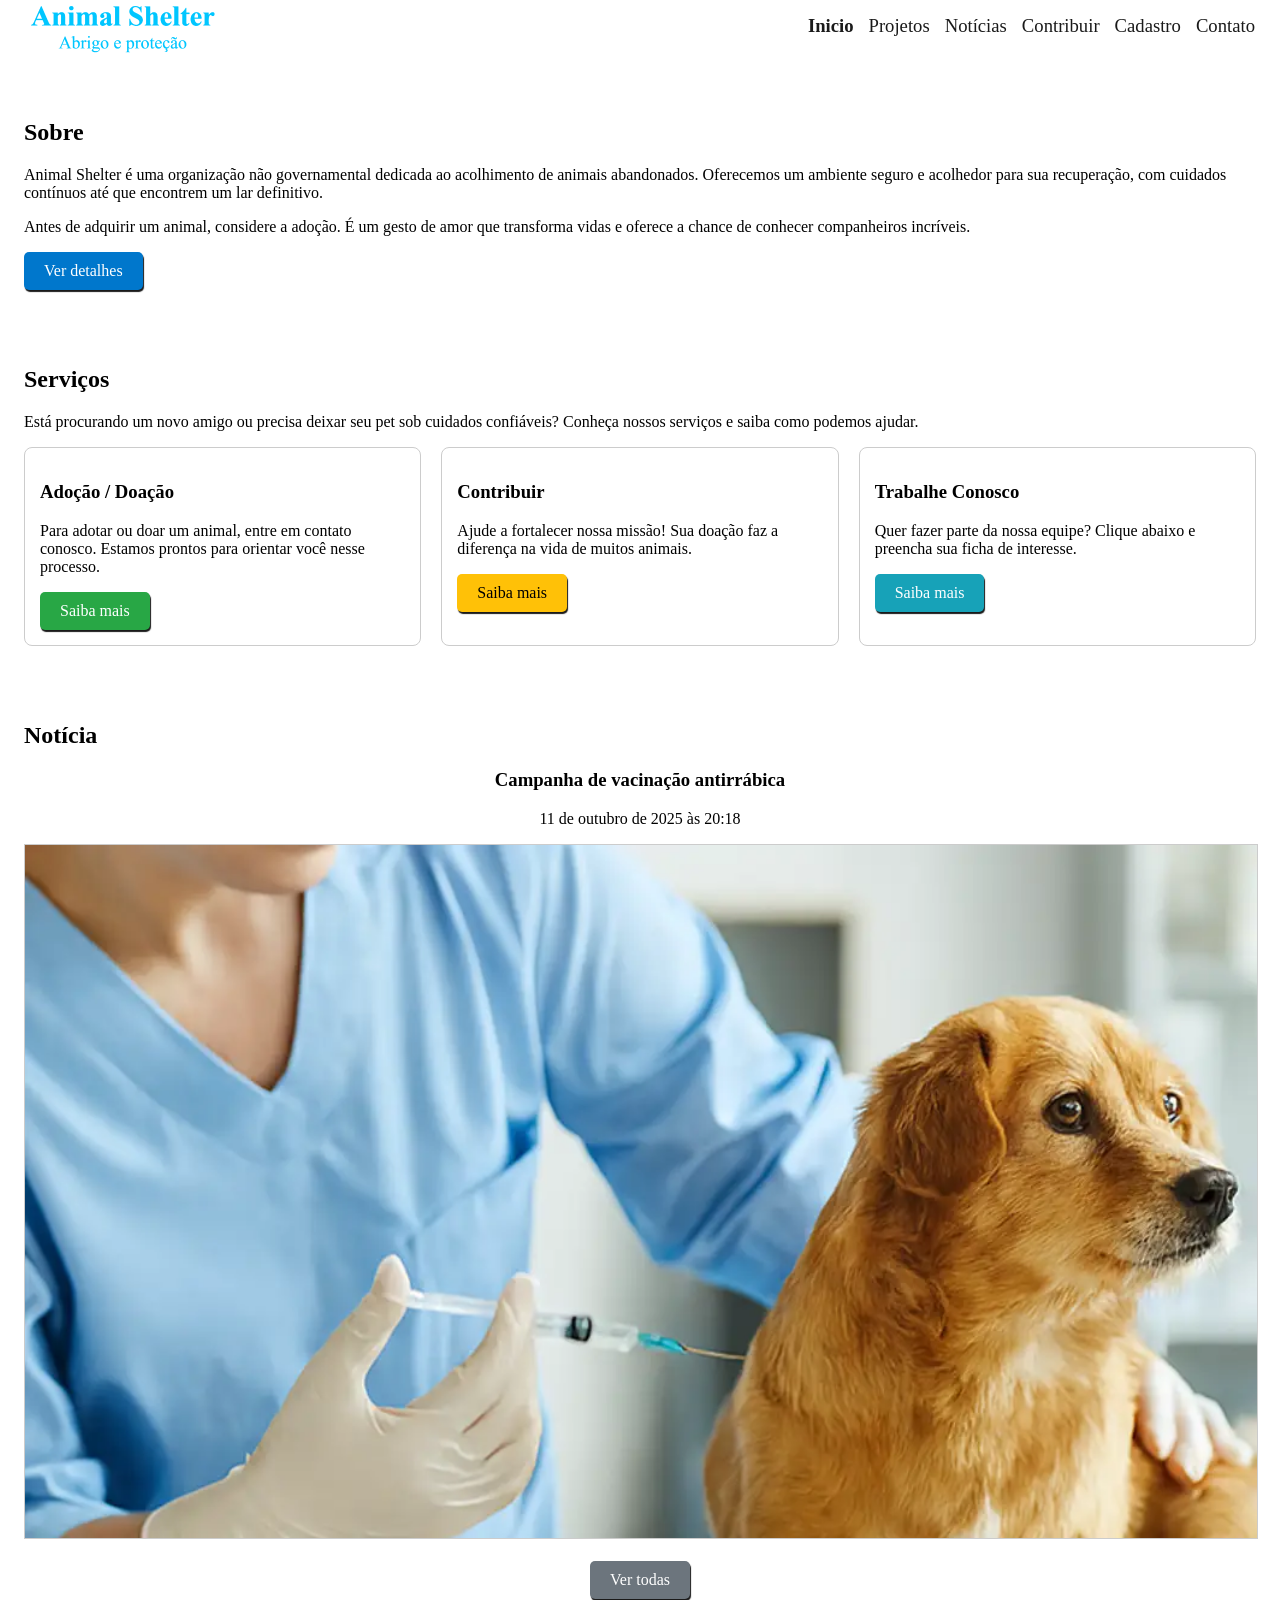
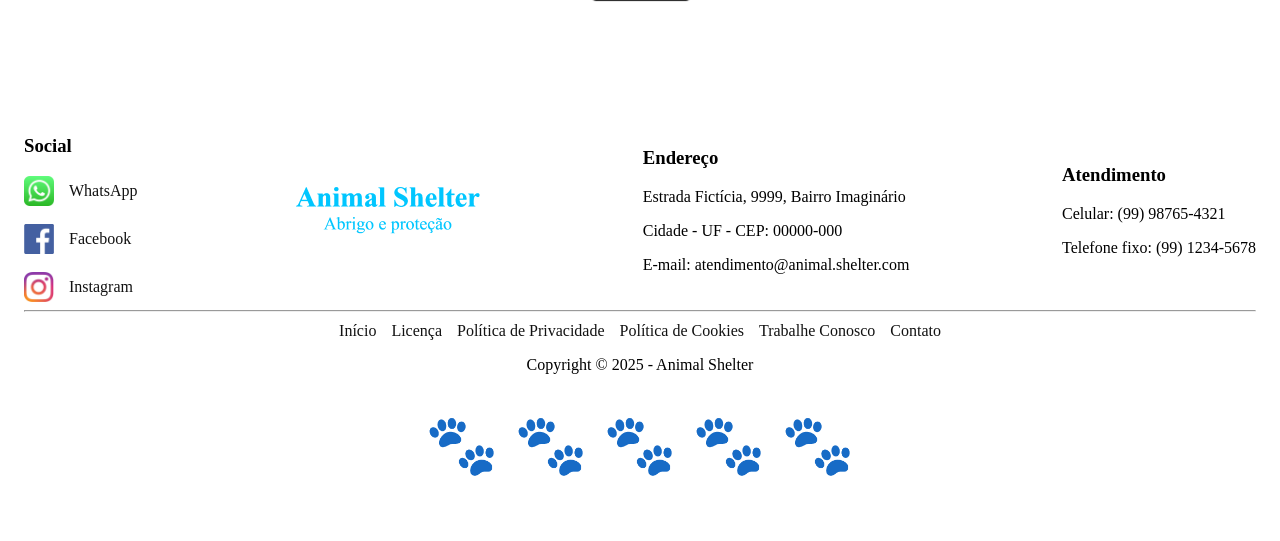
==== public/index.html @ e5509b45 "feat: Adiciona novo menu responsiva, nova folha de estilo e mudanças no layout" ====
<!DOCTYPE html>
<html lang="pt-BR">
<head>
    <title>Animal Shelter - Página Principal</title>
    <meta charset="UTF-8">
    <meta name="viewport" content="width=device-width, initial-scale=1.0">
    <link rel="stylesheet" href="../components/styles/global.css">
</head>

<body class="layout-principal">
    <!-- Cabeçalho -->
    <header class="header">
        <nav class="menu-navegacao" role="navigation" aria-label="Menu principal">
            <a href="index.html"><img src="../components/assets/logo/logo-animal-shelter-200.png" alt="Logotipo Animal Shelter" width="200" loading="lazy"></a>
            <button id="menu-toggle" aria-label="Abrir menu">☰</button>
            <ul id="menu-itens">
                <li><a href="../public/index.html" style="font-weight: bold;"><span class="icone">🏠</span><span class="texto">Inicio</a></li>			
                <li><a href="../components/pages/projetos.html"><span class="icone">📁</span><span class="texto">Projetos</a></li>
                <li><a href="../components/pages/noticias.html"><span class="icone">📁</span><span class="texto">Notícias</a></li>
                <li><a href="../components/pages/apoio.html"><span class="icone">📁</span><span class="texto">Contribuir</a></li>
                <li><a href="../components/pages/cadastro.html"><span class="icone">📁</span><span class="texto">Cadastro</a></li>
                <li><a href="../components/pages/contato.html"><span class="icone">📁</span><span class="texto">Contato</a></li>
            </ul>
        </nav>
    </header>
    
    <!-- Conteúdo Principal -->
    <main class="main container-grid">
        <!-- Seção Sobre -->
        <section class="section">
            <h2>Sobre</h2>
            <p>Animal Shelter é uma organização não governamental dedicada ao acolhimento de animais abandonados. Oferecemos um ambiente seguro e acolhedor para sua recuperação, com cuidados contínuos até que encontrem um lar definitivo.</p>
            <p>Antes de adquirir um animal, considere a adoção. É um gesto de amor que transforma vidas e oferece a chance de conhecer companheiros incríveis.</p>
            <a class="botao btn-cor0" href="../components/pages/projetos.html">Ver detalhes</a>
        </section>

        <!-- Seção Serviços -->
        <section class="section">
            <h2>Serviços</h2>
            <p>Está procurando um novo amigo ou precisa deixar seu pet sob cuidados confiáveis? Conheça nossos serviços e saiba como podemos ajudar.</p>
            <div class="container-flex">
                <div class="cartao">
                    <h3>Adoção / Doação</h3>
                    <p>Para adotar ou doar um animal, entre em contato conosco. Estamos prontos para orientar você nesse processo.</p>
                    <a class="botao btn-cor1" href="../components/pages/contato.html">Saiba mais</a>
                </div>
                <div class="cartao">
                    <h3>Contribuir</h3>
                    <p>Ajude a fortalecer nossa missão! Sua doação faz a diferença na vida de muitos animais.</p>
                    <a class="botao btn-cor2" href="../components/pages/apoio.html">Saiba mais</a>
                </div>
                <div class="cartao">
                    <h3>Trabalhe Conosco</h3>
                    <p>Quer fazer parte da nossa equipe? Clique abaixo e preencha sua ficha de interesse.</p>
                    <a class="botao btn-cor3" href="../components/pages/trabalhe_conosco.html">Saiba mais</a>
                </div>
            </div>
        </section>

        <!-- Seção Notícias -->
        <section class="section">
            <h2>Notícia</h2>
            <article class="article">
                <h3>Campanha de vacinação antirrábica</h3>
                <p><time datetime="2025-10-11T20:00">11 de outubro de 2025 às 20:18</time></p>
                <a href="../components/assets/images/campaign-0001-1024.webp">
                    <img src="../components/assets/images/campaign-0001-1024.webp" alt="Imagem da campanha de vacinação" width="600" height="350" style="border: 1px solid #CCC" loading="lazy">
                </a>
                <br><br>
                <a class="botao btn-cor4" href="../components/pages/noticias.html">Ver todas</a>
            </article>
        </section>
    </main>

    <!-- Rodapé -->
    <footer class="footer">
        <section style="justify-self: center; width: 100%;">
            <div class="container-flex" style="gap: 30px; align-items:center; justify-content: space-between;">
                <article>
                    <h3>Social</h3>
                    <a href="../components/pages/contato.html"><img src="../components/assets/icons/logo-whatsapp-0001-128.png" alt="WhatsApp" width="30" height="30"> WhatsApp</a><br>
                    <a href="../components/pages/contato.html"><img src="../components/assets/icons/logo-facebook-0003-128.png" alt="Facebook" width="30" height="30"> Facebook</a><br>
                    <a href="../components/pages/contato.html"><img src="../components/assets/icons/logo-instagram-0002-128.png" alt="Instagram" width="30" height="30"> Instagram</a>
                </article>
                <article>
                    <a href="index.html"><img src="../components/assets/logo/logo-animal-shelter-200.png" alt="Logotipo Animal Shelter" width="200" loading="lazy"></a>
                </article>
                <article>
                    <h3>Endereço</h3>
                    <p>Estrada Fictícia, 9999, Bairro Imaginário</p>
                    <p>Cidade - UF - CEP: 00000-000</p>
                    <p>E-mail: atendimento@animal.shelter.com</p>
                </article>
                <article>
                    <h3>Atendimento</h3>
                    <p>Celular: (99) 98765-4321</p>
                    <p>Telefone fixo: (99) 1234-5678</p>
                </article>
            </div>
        </section>
        <hr>
        <nav>
            <ul id="menu-rodape">
                <li><a href="#">Início</a></li>
                <li><a href="#">Licença</a></li>
                <li><a href="#">Política de Privacidade</a></li>
                <li><a href="#">Política de Cookies</a></li>
                <li><a href="#">Trabalhe Conosco</a></li>
                <li><a href="#">Contato</a></li>
            </ul>
        </nav>
        <p class="separador-rodape">Copyright © 2025 - Animal Shelter</p>
        <svg class="separador-svg" viewBox="0 0 500 50" preserveAspectRatio="xMidYMid meet" aria-hidden="true">
            <text x="50%" y="50%" dominant-baseline="middle" text-anchor="middle" font-size="24">🐾 🐾 🐾 🐾 🐾</text>
        </svg>
    </footer>
    <script src="../components/scripts/script.js" defer></script>
</body>
</html>
---- components/styles/global.css ----
:root {
    --cor-primaria: #0077cc;
    --cor-secundaria: #28a745;
    --cor-fundo: #ffffff;
    --cor-texto: #222;
    --cor-destaque: #FFD700;

    /* tons suaves e acessíveis */ 
    --cor-azul-primario: #005fa3;
    --cor-verde-sucesso: #3ce775;
    --cor-vermelho-alerta: #e74c3c;
    --Amarelo-destaque: #ffd700;

        /* neutras */
    --cor-neutra0:  #000000;
    --cor-neutra1:  #1A1A1A;
    --cor-neutra2:  #333333;
    --cor-neutra3:  #4D4D4D;
    --cor-neutra4:  #666666;
    --cor-neutra5:  #808080;
    --cor-neutra6:  #999999;
    --cor-neutra7:  #B3B3B3;
    --cor-neutra8:  #CCCCCC;
    --cor-neutra9:  #E6E6E6;
    --cor-neutra10: #FFFFFF;
        
    /* espaçamento */
    --espacamento1: 8px;
    --espacamento2: 16px;
    --espacamento3: 24px;
    --espacamento4: 32px;
    --espacamento5: 48px;
    --espacamento6: 64px;
        
    /*  tipografia   */
    --tamanho-fonte-h6: 11pt;
    --tamanho-fonte-h5: 14pt;
    --tamanho-fonte-h4: 19pt;
    --tamanho-fonte-p:  19pt;
    --tamanho-fonte-h3: 24pt;
    --tamanho-fonte-h2: 30pt;
    --tamanho-fonte-h1: 37pt;

    --fonte-principal: 'Arial', sans-serif;
    --tamanho-fonte-base: 16px;
}

  /* Ajuste preliminar */
body { 
  margin: 0; 
  padding: 0; 
  background-color: var(--cor-fundo);
}

  /* Ajuste do layout da página*/
.layout-principal {
  display: grid;
  grid-template-columns: auto;
  grid-template-areas: "header" "main" "footer";
  grid-template-rows: auto 1fr auto;
  align-items: center;    
  width: 100%;
  max-width: 1280px;
  justify-self: center;
  align-items: center;
}

  /* Container principal */
.container-grid {
  display: grid;
  gap: var(--espacamento2);
  padding: var(--espacamento2);
}

  /* Cabeçalho */ 
.header {
  grid-area: header;
  background-color: var(--cor-fundo);
  height: 75px;
  padding: 0 25px;
}

.header nav {  
  display: flex;
  justify-content: space-between;
  align-items: center;
  text-align: center;
}

.header a {
  transition: all 0.3s ease;
}

.menu-navegacao a:hover {
    transform: scale(1.05);
}

  /* Mobile - menu tipo toggle (expande/comprime) */
#menu-toggle {
  display: flex;
  padding: 8px 12px;
  border: 1px solid #ccc;
  cursor: pointer;
  font-weight: bold;
}

#menu-toggle:hover {
  background-color: #e5e5e5;  
}

.texto {
  display: flex;
}

.icone {
  display: block;
}

#menu-itens {
  display: none;
  list-style: none; 
  gap: 15px; 
  padding: 0; 
  margin-top: 10px;
}

#menu-itens a {  
  text-decoration: none;
  color: var(--cor-neutra1);
}
#menu-itens.aberto {
  display: flex;
  flex-direction: column;
  position: absolute;
  right: 0;
  top: 45px;
  gap: 0;
  margin: 0;
  z-index: 1;
  align-items: center;
}

#menu-itens.aberto a {
  display: flex;
  padding: 8px 0 8px 10px;
  justify-content: space-between;
  align-items: center;
  padding-right: 15px;    
  background-color: var(--cor-neutra9);
  border: 1px solid var(--cor-neutra8);
  width: 150px;
}

#menu-itens.aberto a:hover {    
  background-color: var(--cor-neutra8); 
}

  /* Menu principal */
@media (min-width: 768px) {
  #menu-itens {
    display: flex;
    font-size: var(--tamanho-fonte-h5);     
  }

  #menu-itens li {
    transition: all 0.5s ease;
  }
  
  #menu-itens li:hover {
    transform: scale(1.05);
  }

  #menu-toggle {
    display: none;
  }

  .texto {
    display: flex;
  }

  .icone {
    display: none;
  }
}

  /* Rodapé*/
.footer {
  grid-area: footer;
  background-color: var(--cor-fundo);
  padding: var(--espacamento3);
}

.footer  a{ 
    display: flex;
    flex-wrap: nowrap;
    gap: 15px;
    color: #121212;
    text-decoration: none;
    align-items: center;
    transition: color 0.3s, transform 0.5s;
}

.footer a:hover {
    color: hsl(180, 100%, 40%);
    transform: scale(1.05);
}

#menu-rodape {
  list-style: none; 
  display: flex;
  justify-content: center;
  gap: 15px; 
  padding: 0; 
  margin-top: 10px;
}

.separador-rodape {
  text-align: center; 
  margin-top: 10px;
}

/* Principal */
.main {
  grid-area: main;
  padding: var(--espacamento3);
}

.section {
  margin-bottom: 40px;
}

.container-flex {
  display: flex;
  flex-wrap: wrap;
  gap: 20px;
}

.article { 
  text-align: center;
  margin-bottom: 30px;
  justify-content: center;
}

/* bordas para contrastar imagems claras e o fundo */
.article a > img {
  border: 2px solid #CCC;  
  width: 100%;
  height: auto;
}

.cartao {
  flex: 1;
  min-width: 250px;
  border: 1px solid var(--cor-neutra8);
  padding: 15px; 
  border-radius: 8px;
  transition: transform 0.3s ease;    
}

.cartao:hover {
  transform: scale(1.02);
}


.botao {
  display: inline-block; 
  padding: 8px 16px; 
  background-color: var(--cor-neutra4); 
  color: var(--cor-neutra10); 
  text-decoration: none; 
  border-radius: 5px;
}

/* Botões */
.botao {
  display: inline-block; 
  padding: 10px 20px;
  text-decoration: none; 
  border-radius: 5px;
  /* cor padrão */
  background-color: hsl(205, 100%, 40%); 
  box-shadow: 1px 2px 1px 0px var(--cor-neutra1);
  color: white;
  transition: all 0.3s ease;
}

/* Efeito Visual - Botão */
.botao:hover {
    transform: scale(0.98);
    background-color: hsl(180, 100%, 40%);
}

/* Personalizar cor de botão */
.btn-cor0 {
  /* igual ao padrão */
  background-color: #0077cc; 
  color: white;
}

.btn-cor1 {
  background-color: #28a745; 
  color: white; 
}

.btn-cor2 {
  background-color: #ffc107; 
  color: black; 
}

.btn-cor3 {
  background-color: #17a2b8;  
  color: white; 
}

.btn-cor4 {
  background-color: #6c757d; 
  color: white;
}

@keyframes efeito-surgir {
  from { opacity: 0; transform: translateY(20px); }
  to { opacity: 1; transform: translateY(0); }
}

.section {
  animation: efeito-surgir 0.8s ease-in-out;
}
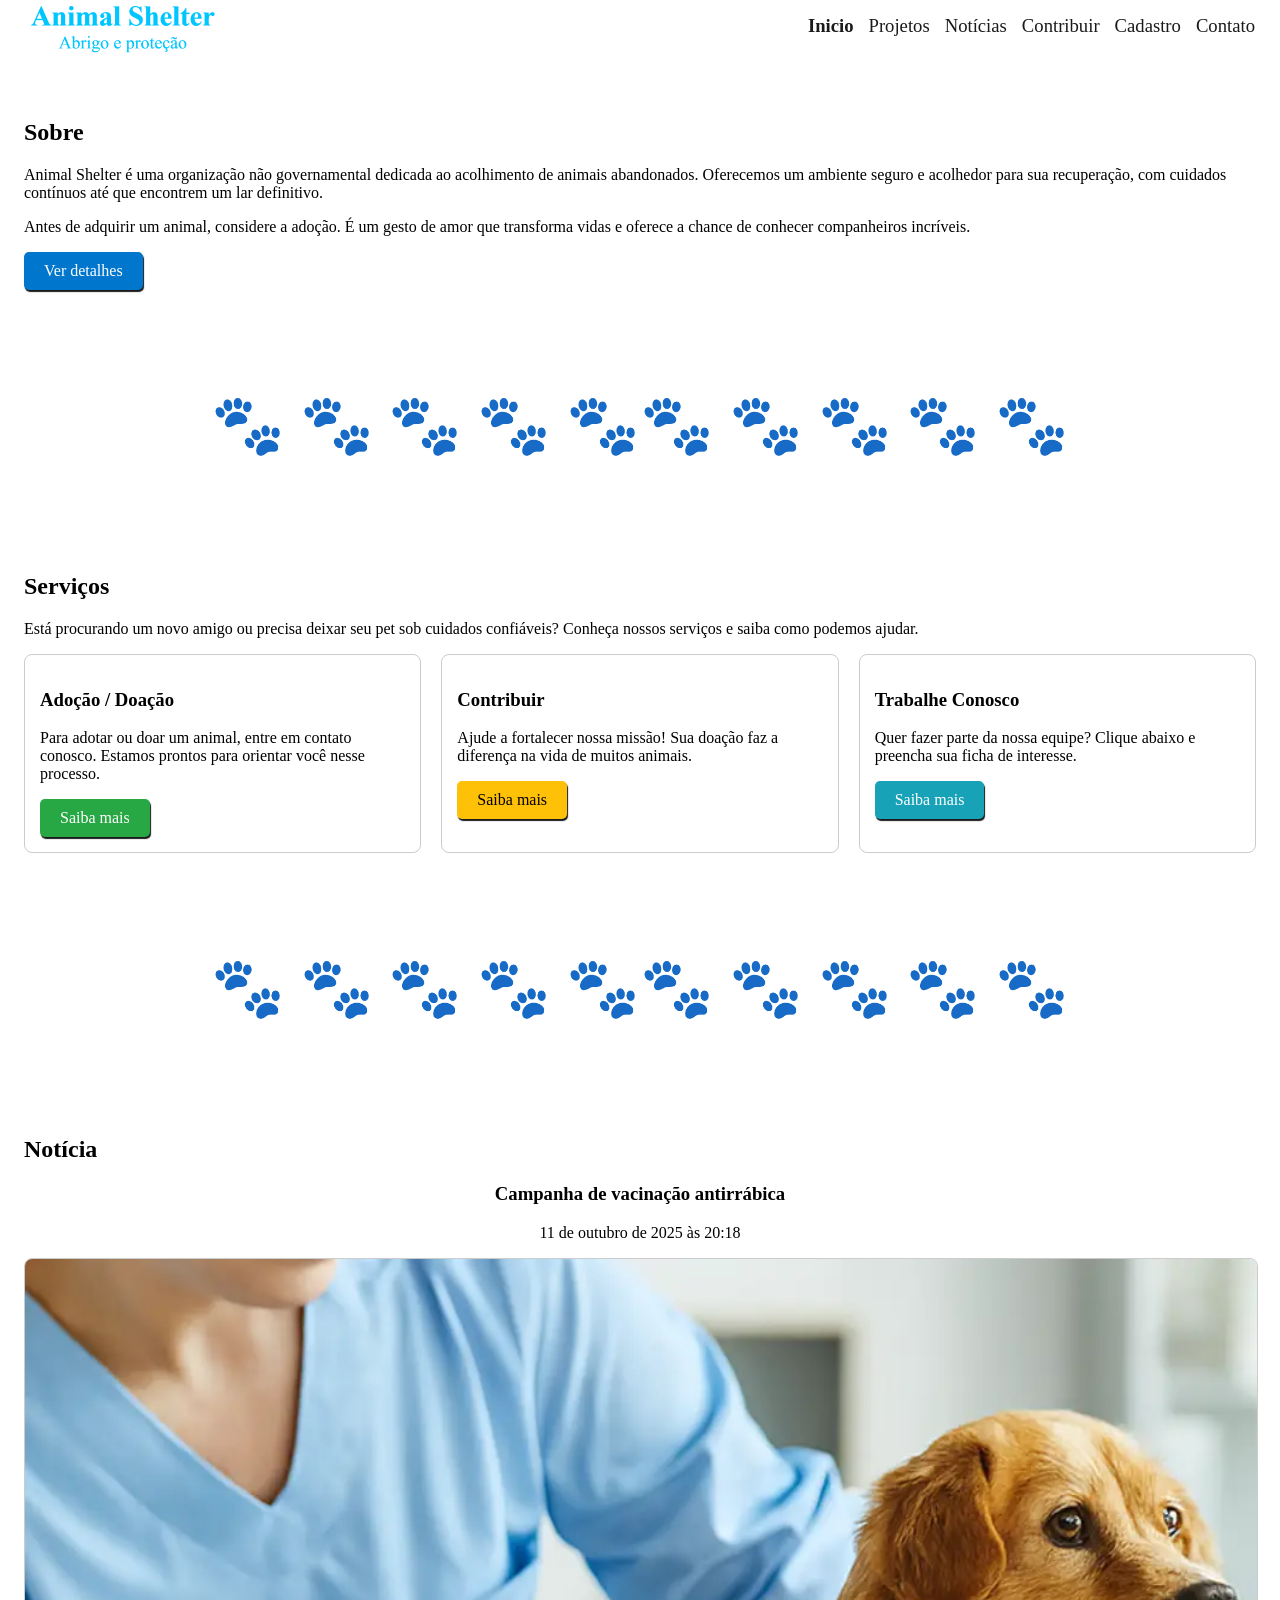
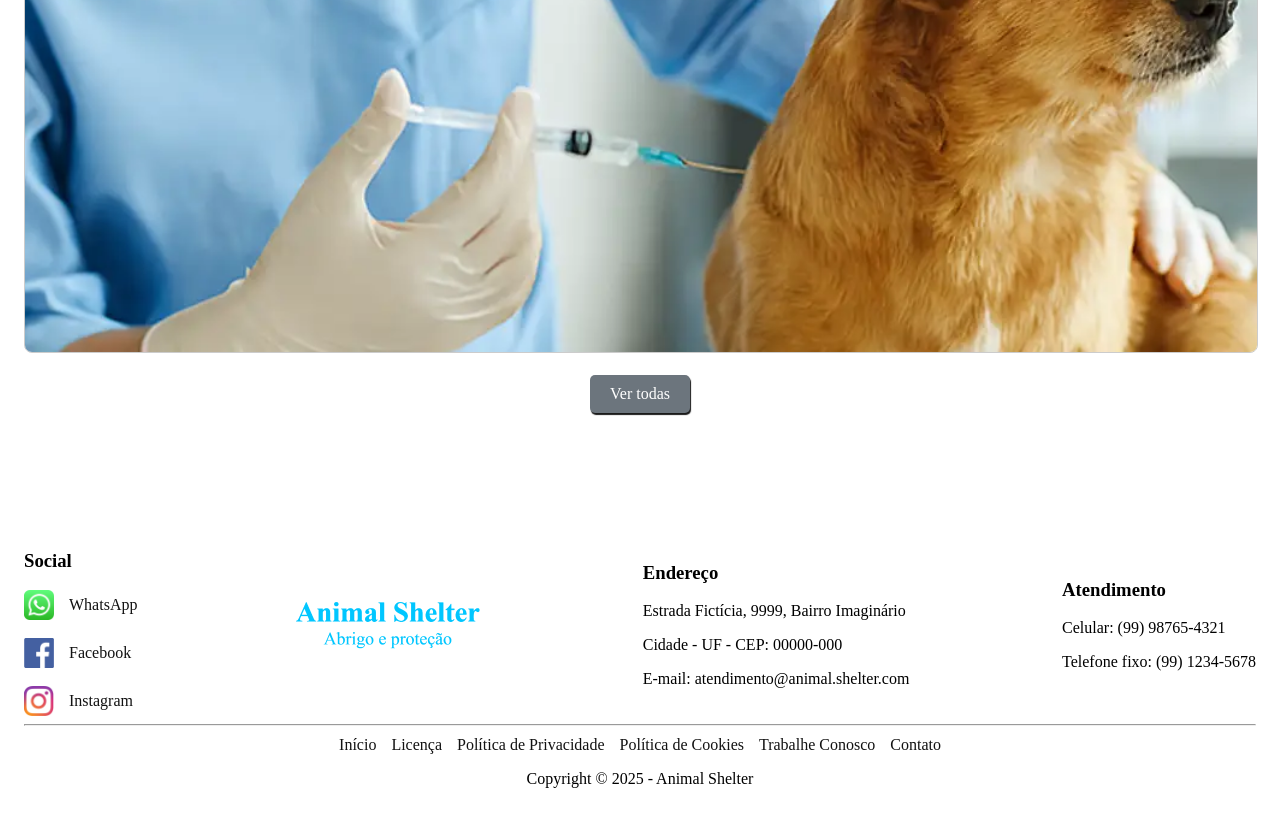
==== commit b0d1f308: "feat: Adiciona separadores com tema entre as seções" ====
--- a/public/index.html
+++ b/public/index.html
@@ -32,6 +32,9 @@
             <p>Animal Shelter é uma organização não governamental dedicada ao acolhimento de animais abandonados. Oferecemos um ambiente seguro e acolhedor para sua recuperação, com cuidados contínuos até que encontrem um lar definitivo.</p>
             <p>Antes de adquirir um animal, considere a adoção. É um gesto de amor que transforma vidas e oferece a chance de conhecer companheiros incríveis.</p>
             <a class="botao btn-cor0" href="../components/pages/projetos.html">Ver detalhes</a>
+            <svg class="separador-svg" viewBox="0 0 500 50" preserveAspectRatio="xMidYMid meet" aria-hidden="true">
+                <text x="50%" y="50%" dominant-baseline="middle" text-anchor="middle" font-size="24">🐾 🐾 🐾 🐾 🐾🐾 🐾 🐾 🐾 🐾</text>
+            </svg>    
         </section>
 
         <!-- Seção Serviços -->
@@ -55,6 +58,9 @@
                     <a class="botao btn-cor3" href="../components/pages/trabalhe_conosco.html">Saiba mais</a>
                 </div>
             </div>
+            <svg class="separador-svg" viewBox="0 0 500 50" preserveAspectRatio="xMidYMid meet" aria-hidden="true">
+                <text x="50%" y="50%" dominant-baseline="middle" text-anchor="middle" font-size="24">🐾 🐾 🐾 🐾 🐾🐾 🐾 🐾 🐾 🐾</text>
+            </svg>    
         </section>
 
         <!-- Seção Notícias -->
@@ -64,7 +70,7 @@
                 <h3>Campanha de vacinação antirrábica</h3>
                 <p><time datetime="2025-10-11T20:00">11 de outubro de 2025 às 20:18</time></p>
                 <a href="../components/assets/images/campaign-0001-1024.webp">
-                    <img src="../components/assets/images/campaign-0001-1024.webp" alt="Imagem da campanha de vacinação" width="600" height="350" style="border: 1px solid #CCC" loading="lazy">
+                    <img class="cartao" src="../components/assets/images/campaign-0001-1024.webp" alt="Imagem da campanha de vacinação" width="600" height="350" style="border: 1px solid #CCC; background-color: #888; padding: 0;" loading="lazy">
                 </a>
                 <br><br>
                 <a class="botao btn-cor4" href="../components/pages/noticias.html">Ver todas</a>
@@ -110,9 +116,6 @@
             </ul>
         </nav>
         <p class="separador-rodape">Copyright © 2025 - Animal Shelter</p>
-        <svg class="separador-svg" viewBox="0 0 500 50" preserveAspectRatio="xMidYMid meet" aria-hidden="true">
-            <text x="50%" y="50%" dominant-baseline="middle" text-anchor="middle" font-size="24">🐾 🐾 🐾 🐾 🐾</text>
-        </svg>
     </footer>
     <script src="../components/scripts/script.js" defer></script>
 </body>
--- a/components/styles/global.css
+++ b/components/styles/global.css
@@ -191,18 +191,18 @@
 }
 
 .footer  a{ 
-    display: flex;
-    flex-wrap: nowrap;
-    gap: 15px;
-    color: #121212;
-    text-decoration: none;
-    align-items: center;
-    transition: color 0.3s, transform 0.5s;
+  display: flex;
+  flex-wrap: nowrap;
+  gap: 15px;
+  color: #121212;
+  text-decoration: none;
+  align-items: center;
+  transition: color 0.3s, transform 0.5s;
 }
 
 .footer a:hover {
-    color: hsl(180, 100%, 40%);
-    transform: scale(1.05);
+  color: hsl(180, 100%, 40%);
+  transform: scale(1.05);
 }
 
 #menu-rodape {
@@ -239,6 +239,7 @@
   text-align: center;
   margin-bottom: 30px;
   justify-content: center;
+  width: 100%;
 }
 
 /* bordas para contrastar imagems claras e o fundo */
@@ -317,6 +318,14 @@
   color: white;
 }
 
+.separador-svg {  
+  max-width: 100%;
+  width: 100%;
+  height: auto;
+  z-index: 1;
+  margin-top: 80px;
+}
+
 @keyframes efeito-surgir {
   from { opacity: 0; transform: translateY(20px); }
   to { opacity: 1; transform: translateY(0); }
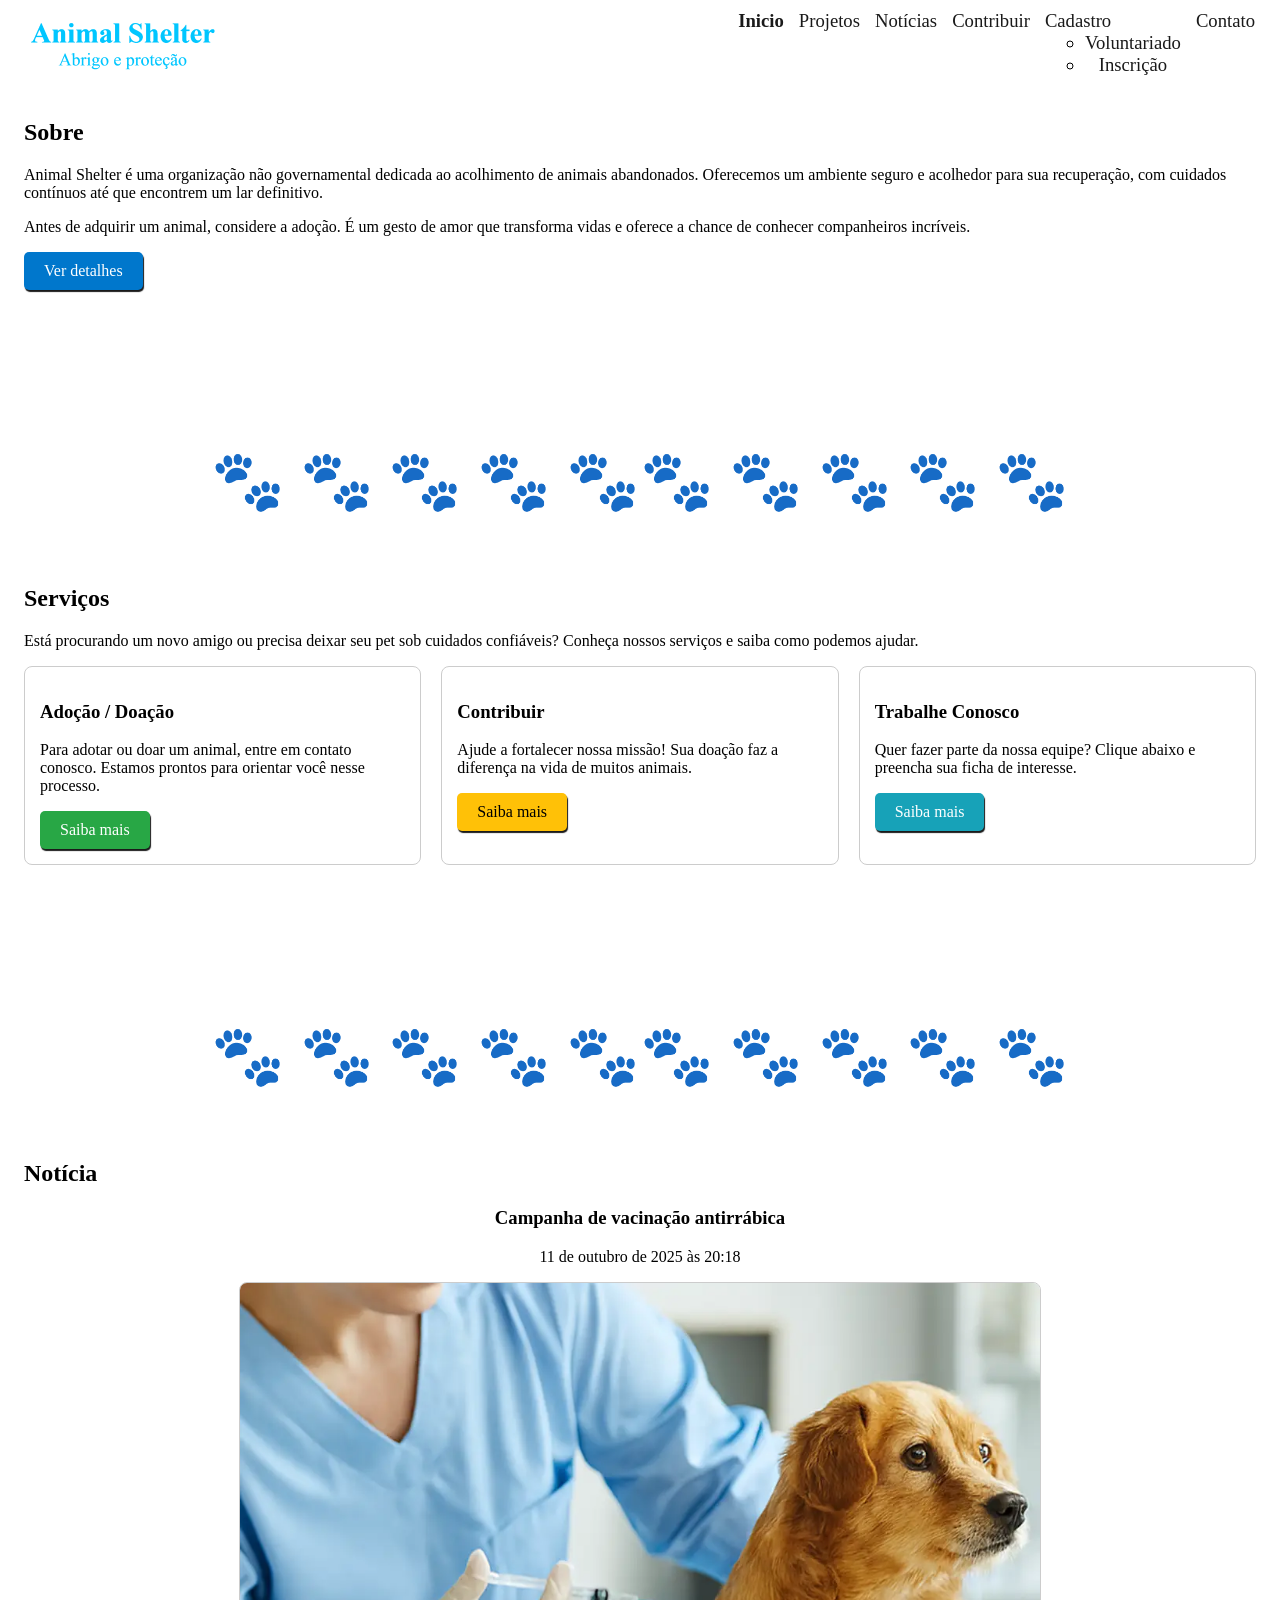
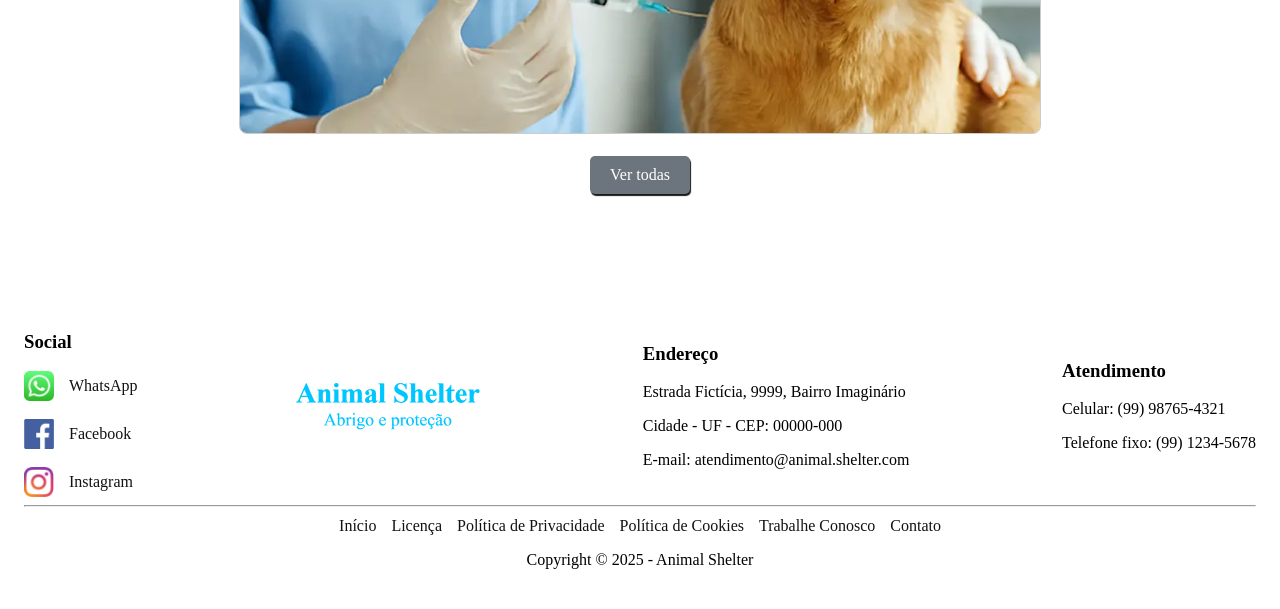
==== commit 7547c442: "feat: Adiciona novo menu horizontal e sua versão reduzida para mobile e aplica novos estilos em toda" ====
--- a/public/index.html
+++ b/public/index.html
@@ -18,7 +18,14 @@
                 <li><a href="../components/pages/projetos.html"><span class="icone">📁</span><span class="texto">Projetos</a></li>
                 <li><a href="../components/pages/noticias.html"><span class="icone">📁</span><span class="texto">Notícias</a></li>
                 <li><a href="../components/pages/apoio.html"><span class="icone">📁</span><span class="texto">Contribuir</a></li>
-                <li><a href="../components/pages/cadastro.html"><span class="icone">📁</span><span class="texto">Cadastro</a></li>
+                <li class="menu-sub-itens">
+                    <a href="../components/pages/cadastro.html"><span class="icone">📁</span><span class="texto">Cadastro</a>
+                    <ul class="sub-itens" area-expanded>
+                        <li><a href="../components/pages/trabalhe_conosco.html">Voluntariado</a></li>
+                        <li><a href="../components/pages/cadastro.html">Inscrição</a></li>                    
+                    </ul>
+                </li>    
+                </li>
                 <li><a href="../components/pages/contato.html"><span class="icone">📁</span><span class="texto">Contato</a></li>
             </ul>
         </nav>
@@ -31,11 +38,12 @@
             <h2>Sobre</h2>
             <p>Animal Shelter é uma organização não governamental dedicada ao acolhimento de animais abandonados. Oferecemos um ambiente seguro e acolhedor para sua recuperação, com cuidados contínuos até que encontrem um lar definitivo.</p>
             <p>Antes de adquirir um animal, considere a adoção. É um gesto de amor que transforma vidas e oferece a chance de conhecer companheiros incríveis.</p>
-            <a class="botao btn-cor0" href="../components/pages/projetos.html">Ver detalhes</a>
+            <a class="botao btn-cor0" href="../components/pages/projetos.html">Ver detalhes</a> 
+        </section>
+
             <svg class="separador-svg" viewBox="0 0 500 50" preserveAspectRatio="xMidYMid meet" aria-hidden="true">
                 <text x="50%" y="50%" dominant-baseline="middle" text-anchor="middle" font-size="24">🐾 🐾 🐾 🐾 🐾🐾 🐾 🐾 🐾 🐾</text>
-            </svg>    
-        </section>
+            </svg>   
 
         <!-- Seção Serviços -->
         <section class="section">
@@ -57,11 +65,12 @@
                     <p>Quer fazer parte da nossa equipe? Clique abaixo e preencha sua ficha de interesse.</p>
                     <a class="botao btn-cor3" href="../components/pages/trabalhe_conosco.html">Saiba mais</a>
                 </div>
-            </div>
+            </div>  
+        </section>
+        
             <svg class="separador-svg" viewBox="0 0 500 50" preserveAspectRatio="xMidYMid meet" aria-hidden="true">
                 <text x="50%" y="50%" dominant-baseline="middle" text-anchor="middle" font-size="24">🐾 🐾 🐾 🐾 🐾🐾 🐾 🐾 🐾 🐾</text>
-            </svg>    
-        </section>
+            </svg>  
 
         <!-- Seção Notícias -->
         <section class="section">
@@ -70,7 +79,7 @@
                 <h3>Campanha de vacinação antirrábica</h3>
                 <p><time datetime="2025-10-11T20:00">11 de outubro de 2025 às 20:18</time></p>
                 <a href="../components/assets/images/campaign-0001-1024.webp">
-                    <img class="cartao" src="../components/assets/images/campaign-0001-1024.webp" alt="Imagem da campanha de vacinação" width="600" height="350" style="border: 1px solid #CCC; background-color: #888; padding: 0;" loading="lazy">
+                    <img class="cartao" src="../components/assets/images/campaign-0001-1024.webp" alt="Imagem da campanha de vacinação" width="600" height="350" style="border: 1px solid #CCC; padding: 0; max-width: 800px;" loading="lazy">
                 </a>
                 <br><br>
                 <a class="botao btn-cor4" href="../components/pages/noticias.html">Ver todas</a>
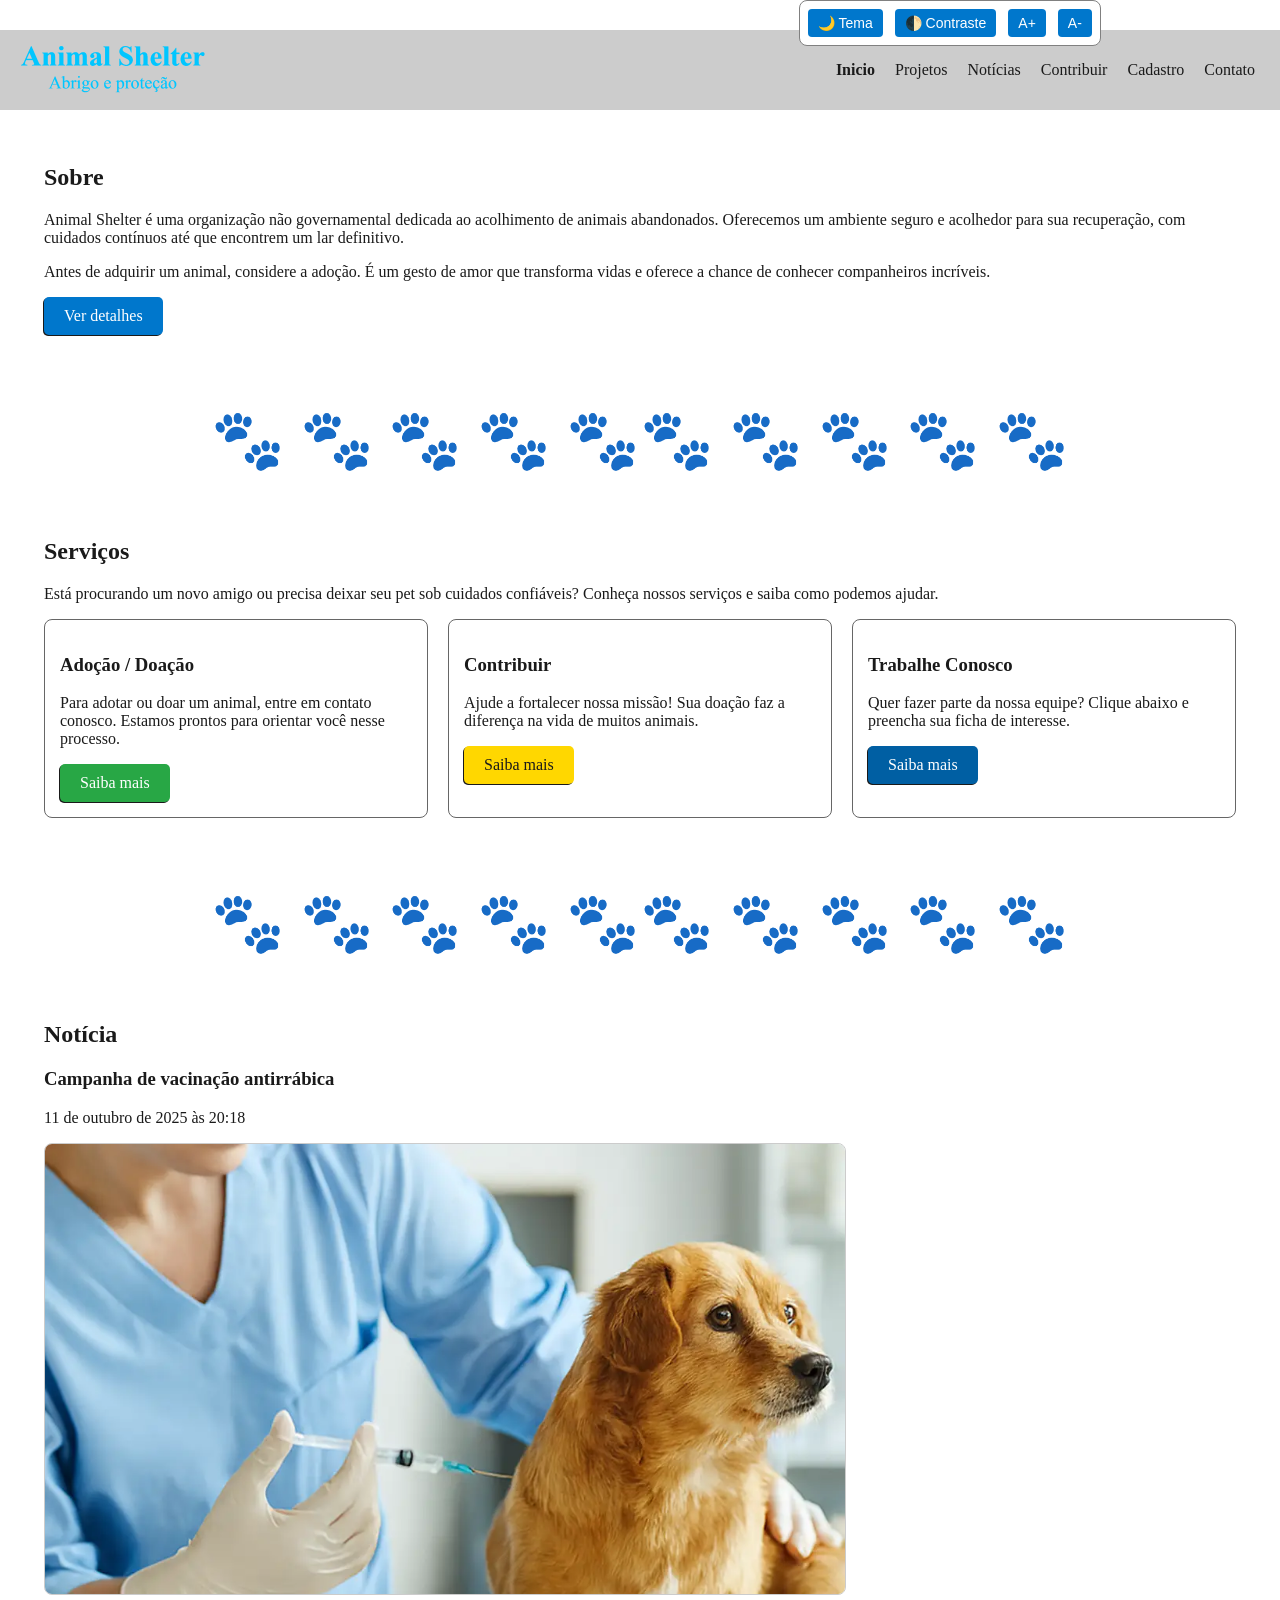
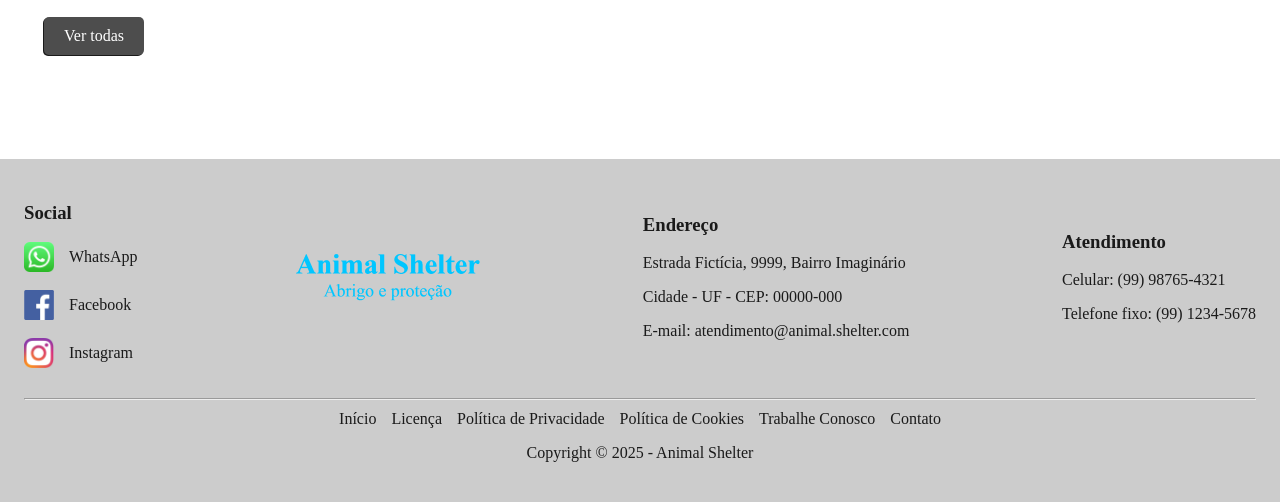
==== commit 50946b2a: "feat: Adiciona seletor de tema de alto contraste e modo escuro acessível" ====
--- a/public/index.html
+++ b/public/index.html
@@ -1,5 +1,5 @@
 <!DOCTYPE html>
-<html lang="pt-BR">
+<html  lang="pt-BR" data-tema="claro">
 <head>
     <title>Animal Shelter - Página Principal</title>
     <meta charset="UTF-8">
@@ -9,7 +9,13 @@
 
 <body class="layout-principal">
     <!-- Cabeçalho -->
-    <header class="header">
+    <header class="header">        
+        <div id="painel-acessibilidade" aria-label="Painel de acessibilidade" role="region">
+            <button onclick="alternarTema()" aria-label="Alternar entre modo claro e escuro">🌙 Tema</button>
+            <button onclick="alternarContraste()" aria-label="Ativar alto contraste">🌓 Contraste</button>
+            <button onclick="aumentarFonte()" aria-label="Aumentar fonte">A+</button>
+            <button onclick="reduzirFonte()" aria-label="Reduzir fonte">A-</button>
+        </div>
         <nav class="menu-navegacao" role="navigation" aria-label="Menu principal">
             <a href="index.html"><img src="../components/assets/logo/logo-animal-shelter-200.png" alt="Logotipo Animal Shelter" width="200" loading="lazy"></a>
             <button id="menu-toggle" aria-label="Abrir menu">☰</button>
--- a/components/styles/global.css
+++ b/components/styles/global.css
@@ -1,10 +1,4 @@
 :root {
-    --cor-primaria: #0077cc;
-    --cor-secundaria: #28a745;
-    --cor-fundo: #ffffff;
-    --cor-texto: #222;
-    --cor-destaque: #FFD700;
-
     /* tons suaves e acessíveis */ 
     --cor-azul-primario: #005fa3;
     --cor-verde-sucesso: #3ce775;
@@ -12,19 +6,35 @@
     --Amarelo-destaque: #ffd700;
 
         /* neutras */
-    --cor-neutra0:  #000000;
-    --cor-neutra1:  #1A1A1A;
-    --cor-neutra2:  #333333;
-    --cor-neutra3:  #4D4D4D;
-    --cor-neutra4:  #666666;
-    --cor-neutra5:  #808080;
-    --cor-neutra6:  #999999;
-    --cor-neutra7:  #B3B3B3;
-    --cor-neutra8:  #CCCCCC;
-    --cor-neutra9:  #E6E6E6;
-    --cor-neutra10: #FFFFFF;
+    --cor-neutra0:  #000000ff;
+    --cor-neutra1:  #1A1A1Aff;
+    --cor-neutra2:  #333333ff;
+    --cor-neutra3:  #4D4D4Dff;
+    --cor-neutra4:  #666666ff;
+    --cor-neutra5:  #808080ff;
+    --cor-neutra6:  #999999ff;
+    --cor-neutra7:  #B3B3B3ff;
+    --cor-neutra8:  #CCCCCCff;
+    --cor-neutra9:  #E6E6E6ff;
+    --cor-neutra10: #FFFFFFff;
+    
+
+        /* tema claro*/
+    --cor-primaria: #0077cc;
+    --cor-secundaria: #28a745;
+    --cor-destaque-primario: #FFD700;
+    --cor-destaque-secundario: hsl(180, 100%, 40%);
+    --cor-fundo-nv0: var(--cor-neutra10);
+    --cor-fundo-nv1: var(--cor-neutra8);
+    --cor-fundo-nv2:  var(--cor-neutra7);
+    --cor-fundo-nv3: var(--cor-neutra6);
+    --cor-texto-primario: #1A1A1Aff;
+    --cor-texto-secundario:  #ffffff;
+    --cor-borda: var(--cor-neutra8);
+    --cor-borda2: var(--cor-neutra4);
+    --cor-botao: #0077cc;
         
-    /* espaçamento */
+      /* espaçamento */
     --espacamento1: 8px;
     --espacamento2: 16px;
     --espacamento3: 24px;
@@ -32,14 +42,14 @@
     --espacamento5: 48px;
     --espacamento6: 64px;
         
-    /*  tipografia   */
-    --tamanho-fonte-h6: 11pt;
-    --tamanho-fonte-h5: 14pt;
-    --tamanho-fonte-h4: 19pt;
-    --tamanho-fonte-p:  19pt;
-    --tamanho-fonte-h3: 24pt;
-    --tamanho-fonte-h2: 30pt;
-    --tamanho-fonte-h1: 37pt;
+      /*  tipografia   */
+    --tamanho-fonte-h6:  7pt;
+    --tamanho-fonte-h5:  9pt;
+    --tamanho-fonte-h4: 12pt;
+    --tamanho-fonte-p:  12pt;
+    --tamanho-fonte-h3: 15pt;
+    --tamanho-fonte-h2: 19pt;
+    --tamanho-fonte-h1: 24pt;
 
     --fonte-principal: 'Arial', sans-serif;
     --tamanho-fonte-base: 16px;
@@ -49,7 +59,8 @@
 body { 
   margin: 0; 
   padding: 0; 
-  background-color: var(--cor-fundo);
+  background-color: var(--cor-fundo-nv0);
+  color: var(--cor-texto-primario);
 }
 
   /* Ajuste do layout da página*/
@@ -60,7 +71,6 @@
   grid-template-rows: auto 1fr auto;
   align-items: center;    
   width: 100%;
-  max-width: 1280px;
   justify-self: center;
   align-items: center;
 }
@@ -68,16 +78,17 @@
   /* Container principal */
 .container-grid {
   display: grid;
-  gap: var(--espacamento2);
   padding: var(--espacamento2);
 }
 
   /* Cabeçalho */ 
 .header {
   grid-area: header;
-  background-color: var(--cor-fundo);
-  height: 75px;
-  padding: 0 25px;
+  background-color: var(--cor-fundo-nv1);
+  height: 80px;
+  align-content: center;
+  margin-top: 30px;
+  padding: 0 15px;
 }
 
 .header nav {  
@@ -85,6 +96,10 @@
   justify-content: space-between;
   align-items: center;
   text-align: center;
+  max-width: 1280px;
+  width: 100%;
+  justify-self: center;
+  justify-content: space-between;
 }
 
 .header a {
@@ -92,20 +107,24 @@
 }
 
 .menu-navegacao a:hover {
-    transform: scale(1.05);
-}
-
-  /* Mobile - menu tipo toggle (expande/comprime) */
+    transform: scale(1.03);
+}
+
+  /* Mobile - menu tipo toggle (botão expande/comprime) */
 #menu-toggle {
   display: flex;
   padding: 8px 12px;
-  border: 1px solid #ccc;
+  border: 1px solid  var(--cor-fundo-nv2);
   cursor: pointer;
   font-weight: bold;
 }
 
 #menu-toggle:hover {
-  background-color: #e5e5e5;  
+  background-color: var(--cor-fundo-nv1);  
+}
+
+#menu-toggle:active {
+  background-color: var(--cor-fundo-nv3);  
 }
 
 .texto {
@@ -119,21 +138,22 @@
 #menu-itens {
   display: none;
   list-style: none; 
-  gap: 15px; 
+  gap: 0;
   padding: 0; 
   margin-top: 10px;
 }
 
-#menu-itens a {  
+#menu-itens a { 
   text-decoration: none;
-  color: var(--cor-neutra1);
-}
+  color: var(--fonte-principal);
+}
+
 #menu-itens.aberto {
   display: flex;
   flex-direction: column;
   position: absolute;
-  right: 0;
-  top: 45px;
+  right: 15px;
+  top: 85px;
   gap: 0;
   margin: 0;
   z-index: 1;
@@ -146,28 +166,41 @@
   justify-content: space-between;
   align-items: center;
   padding-right: 15px;    
-  background-color: var(--cor-neutra9);
-  border: 1px solid var(--cor-neutra8);
+  background-color: var(--cor-fundo-nv2);
+  border: 1px solid var(--cor-fundo-nv3);
   width: 150px;
 }
 
 #menu-itens.aberto a:hover {    
-  background-color: var(--cor-neutra8); 
+  background-color: var(--cor-fundo-nv1); 
+}
+
+.sub-itens {
+  display: none;
 }
 
   /* Menu principal */
 @media (min-width: 768px) {
+  .menu-navegacao {
+    height: 100%;
+  }
+
   #menu-itens {
     display: flex;
-    font-size: var(--tamanho-fonte-h5);     
-  }
-
-  #menu-itens li {
-    transition: all 0.5s ease;
+    font-size: var(--tamanho-fonte-p);  
+    height: 50%;
+    margin: 0;
+  }
+
+  #menu-itens > li {
+    align-content: center;
+    padding: 10px;
+    transition: all 0.3s ease;
   }
   
-  #menu-itens li:hover {
-    transform: scale(1.05);
+  #menu-itens > li:hover .menu-sub-itens {
+    transform: scale(1.03);
+    display: block;
   }
 
   #menu-toggle {
@@ -181,27 +214,68 @@
   .icone {
     display: none;
   }
-}
-
+
+      /* Submenus, normalmente ocultos */  
+  .menu-sub-itens {
+    align-self: center;
+    display: block;
+  }
+
+  .menu-sub-itens:hover {
+    border: 1px solid var(--cor-fundo-nv3);
+  }
+
+  .menu-sub-itens:hover > .sub-itens {
+    display: block;
+    margin-top: 10px;
+    margin-left: -45px;
+  }
+
+  .sub-itens {
+    list-style: none;
+    position: absolute;
+    padding: 0;
+    margin: 0;
+  }
+
+  .sub-itens > li {
+    border: 1px solid var(--cor-fundo-nv3);
+    padding: 15px 25px;
+    font-size: var(--tamanho-fonte-h5);
+    align-content: center;
+    background-color: var(--cor-fundo-nv2);
+    transition: all 0.3s ease;
+  }
+
+  .sub-itens > li:hover { 
+    background-color: var(--cor-fundo-nv1);
+  }
+}
   /* Rodapé*/
 .footer {
   grid-area: footer;
-  background-color: var(--cor-fundo);
+  background-color: var(--cor-fundo-nv1);
   padding: var(--espacamento3);
+}
+
+.footer > section {
+  max-width: 1280px;
+  justify-self: center;
+  margin-bottom: 30px;
 }
 
 .footer  a{ 
   display: flex;
   flex-wrap: nowrap;
   gap: 15px;
-  color: #121212;
   text-decoration: none;
   align-items: center;
   transition: color 0.3s, transform 0.5s;
+  color: var(--fonte-principal);
 }
 
 .footer a:hover {
-  color: hsl(180, 100%, 40%);
+  color: var(--cor-destaque-secundário);
   transform: scale(1.05);
 }
 
@@ -223,10 +297,15 @@
 .main {
   grid-area: main;
   padding: var(--espacamento3);
+  max-width: 1280px;
+  justify-self: center;
 }
 
 .section {
-  margin-bottom: 40px;
+  padding: 10px 20px 30px 20px;
+  background-color: var(--cor-fundo-nv0);
+  border-radius: 8px;
+  margin-bottom: 20px;
 }
 
 .container-flex {
@@ -236,15 +315,14 @@
 }
 
 .article { 
-  text-align: center;
   margin-bottom: 30px;
   justify-content: center;
-  width: 100%;
+  display: block;
+  justify-self: center;
 }
 
 /* bordas para contrastar imagems claras e o fundo */
 .article a > img {
-  border: 2px solid #CCC;  
   width: 100%;
   height: auto;
 }
@@ -252,7 +330,7 @@
 .cartao {
   flex: 1;
   min-width: 250px;
-  border: 1px solid var(--cor-neutra8);
+  border: 1px solid var(--cor-borda2);
   padding: 15px; 
   border-radius: 8px;
   transition: transform 0.3s ease;    
@@ -260,16 +338,6 @@
 
 .cartao:hover {
   transform: scale(1.02);
-}
-
-
-.botao {
-  display: inline-block; 
-  padding: 8px 16px; 
-  background-color: var(--cor-neutra4); 
-  color: var(--cor-neutra10); 
-  text-decoration: none; 
-  border-radius: 5px;
 }
 
 /* Botões */
@@ -278,9 +346,7 @@
   padding: 10px 20px;
   text-decoration: none; 
   border-radius: 5px;
-  /* cor padrão */
-  background-color: hsl(205, 100%, 40%); 
-  box-shadow: 1px 2px 1px 0px var(--cor-neutra1);
+  box-shadow: -1px 1px 0px 0px var(--cor-neutra1);
   color: white;
   transition: all 0.3s ease;
 }
@@ -288,43 +354,172 @@
 /* Efeito Visual - Botão */
 .botao:hover {
     transform: scale(0.98);
-    background-color: hsl(180, 100%, 40%);
+    background-color: var(--cor-destaque-secundario);
+}
+
+.botao:active {
+  transform: scale(0.9);
 }
 
 /* Personalizar cor de botão */
 .btn-cor0 {
-  /* igual ao padrão */
-  background-color: #0077cc; 
-  color: white;
+  background-color: var(--cor-primaria); 
+  color: var(--cor-texto-secundario);
 }
 
 .btn-cor1 {
-  background-color: #28a745; 
-  color: white; 
+  background-color: var(--cor-secundaria); 
+  color:  var(--cor-texto-secundario); 
 }
 
 .btn-cor2 {
-  background-color: #ffc107; 
-  color: black; 
+  background-color: var(--cor-destaque-primario); 
+  color:  var(--cor-texto-primario);
 }
 
 .btn-cor3 {
-  background-color: #17a2b8;  
-  color: white; 
+  background-color: var(--cor-azul-primario);  
+  color:  var(--cor-neutra10); 
 }
 
 .btn-cor4 {
-  background-color: #6c757d; 
-  color: white;
+  background-color: var(--cor-neutra3); 
+  color:  var(--cor-texto-secundario);
 }
 
 .separador-svg {  
   max-width: 100%;
   width: 100%;
   height: auto;
-  z-index: 1;
-  margin-top: 80px;
-}
+  margin: 0;
+}
+
+/* Galeria de imagens */
+.foto-galeria {
+  display: flex;
+  flex-flow: column nowrap;
+  border: 2px solid var(--cor-fundo-nv3);
+  transition: transform 300ms;
+  width: 200px;
+  justify-content: space-between;
+  align-items: center;
+}
+
+.foto-galeria:hover {
+  transform: scale(1.03);
+  border: 2px solid var(--cor-borda2);
+}
+
+.foto-galeria img {
+  width: 100%;
+  height: 200px;
+  object-fit: cover;
+  object-position: center;
+}
+
+.foto-descrição {
+  padding: 8px 0;
+}
+
+@media only screen and (min-width: 780px) {
+  .foto_galeria {
+    width: calc(50% - 10px);
+    max-width: 320px;
+  }
+} /* Fim Galeria */
+
+iframe, #mensagem {
+  width: 100%;
+}
+
+/* Layout e estilo do formulário*/
+
+form {
+  background-color: white;
+  color: black;
+}
+
+.formulario-conteudo {
+  border: 1px solid; 
+  padding: 20px 35px 20px 45px; 
+  max-width: 800px;
+  display: block;
+  justify-self: center; 
+  align-self: center;
+}
+
+.fieldset {
+  margin-bottom: 20px;
+}
+
+input, select { 
+  padding: 0.5rem;
+  border: 1px solid #e0e0e0;
+  transition: all 0.3s ease;
+  outline: none;
+}
+
+.input-long {
+  width: 95%;
+}
+
+.input-medium {
+  width: 50%;
+}
+
+@media (min-width: 768px) {  
+  .input-medium {
+    width: 25%;
+  }
+}/* Fim layout e estilo do formulário*/
+
+/* Validação de formulário */
+
+input:valid:not(:placeholder-shown) {
+  border: 2px solid #3ce775;
+}
+
+input:invalid:not(:placeholder-shown) {
+  border: 2px solid #e74c3c;
+}
+
+#uf, #nascimento:invalid, input:placeholder-shown {
+  border: 2px solid #ccc;
+}
+
+input:focus:invalid {
+  box-shadow: none
+}
+
+input:focus {
+  border: 2px solid #3498db;
+  box-shadow: 0 0 0 3px rgba(52, 152, 219, 0.1);
+}
+
+.status-erro {
+  margin: -10px 0 0 5px;
+  padding: 0;
+  font-size: 14px;
+  color: red;  
+}
+
+.status-sucesso {
+  margin: -10px 0 0 5px;
+  padding: 0;
+  font-size: 14px;
+  color: green;
+} /* Fim validação de formulário */
+
+/* Area para adição de novas postagens na página contato.html */
+#comentarios {
+  background-color: var(--cor-fundo-nv0);
+  color: var(--cor-texto-primario);
+  display: flex;
+  flex-flow: column nowrap;
+  gap: 10%; 
+  margin-bottom: 15px;
+}
+
 
 @keyframes efeito-surgir {
   from { opacity: 0; transform: translateY(20px); }
@@ -335,3 +530,75 @@
   animation: efeito-surgir 0.8s ease-in-out;
 }
 
+.separador-svg {  
+  animation: efeito-surgir 2s ease-in-out;
+}
+
+
+
+/* Painel de Acessibilidade */
+#painel-acessibilidade {
+  position: fixed;
+  top: 0px;
+  right: 10%;
+  background-color: var(--cor-fundo-nv0);
+  border: 1px solid var(--cor-neutra5);
+  padding: 8px;
+  border-radius: 8px;
+  z-index: 1000;
+  display: flex;
+  gap: 12px;
+}
+@media (min-width: 1024px) {
+  #painel-acessibilidade {
+    right: 14%;
+  }
+}
+
+#painel-acessibilidade button {
+  background-color: var(--cor-primaria);
+  color: var(--cor-texto-secundario);
+  border: none;
+  padding: 6px 10px;
+  border-radius: 4px;
+  cursor: pointer;
+  font-size: 14px;
+}
+
+#painel-acessibilidade button:hover {
+  background-color: var(--cor-secundaria);
+}
+
+/* Tema escuro */
+[data-tema="escuro"] {  
+  --cor-primaria: #5fb2f6;
+  --cor-secundaria: #66bb6a;
+  --cor-destaque-primario: hsl(180, 100%, 40%);
+  --cor-destaque-secundario: #FFD700;
+  --cor-fundo-nv0: var(--cor-neutra1);
+  --cor-fundo-nv1: var(--cor-neutra2);
+  --cor-fundo-nv2:  var(--cor-neutra3);
+  --cor-fundo-nv3: var(--cor-neutra4);
+  --cor-texto-primario: var(--cor-neutra10);
+  --cor-texto-secundario: var(--cor-neutra10);
+  --cor-borda: var(--cor-neutra3);
+  --cor-borda2: gold;
+  --cor-botao: #90caf9;
+}
+
+/* Alto contraste */
+[data-tema="alto-contraste"] {
+  --cor-primaria: #00ffff;
+  --cor-secundaria: #ffff00; 
+  --cor-destaque-primario: #FFD700;
+  --cor-destaque-secundario: #00ffff;
+  --cor-fundo-nv0: var(--cor-neutra1);
+  --cor-fundo-nv1: var(--cor-neutra2);
+  --cor-fundo-nv2:  var(--cor-neutra3);
+  --cor-fundo-nv3: var(--cor-neutra4);
+  --cor-texto-primario: var(--cor-neutra10);
+  --cor-texto-secundario: var(--cor-neutra0);
+ --cor-borda: var(--cor-neutra3);
+  --cor-borda2: gold;
+  --cor-botao: #90caf9;
+}
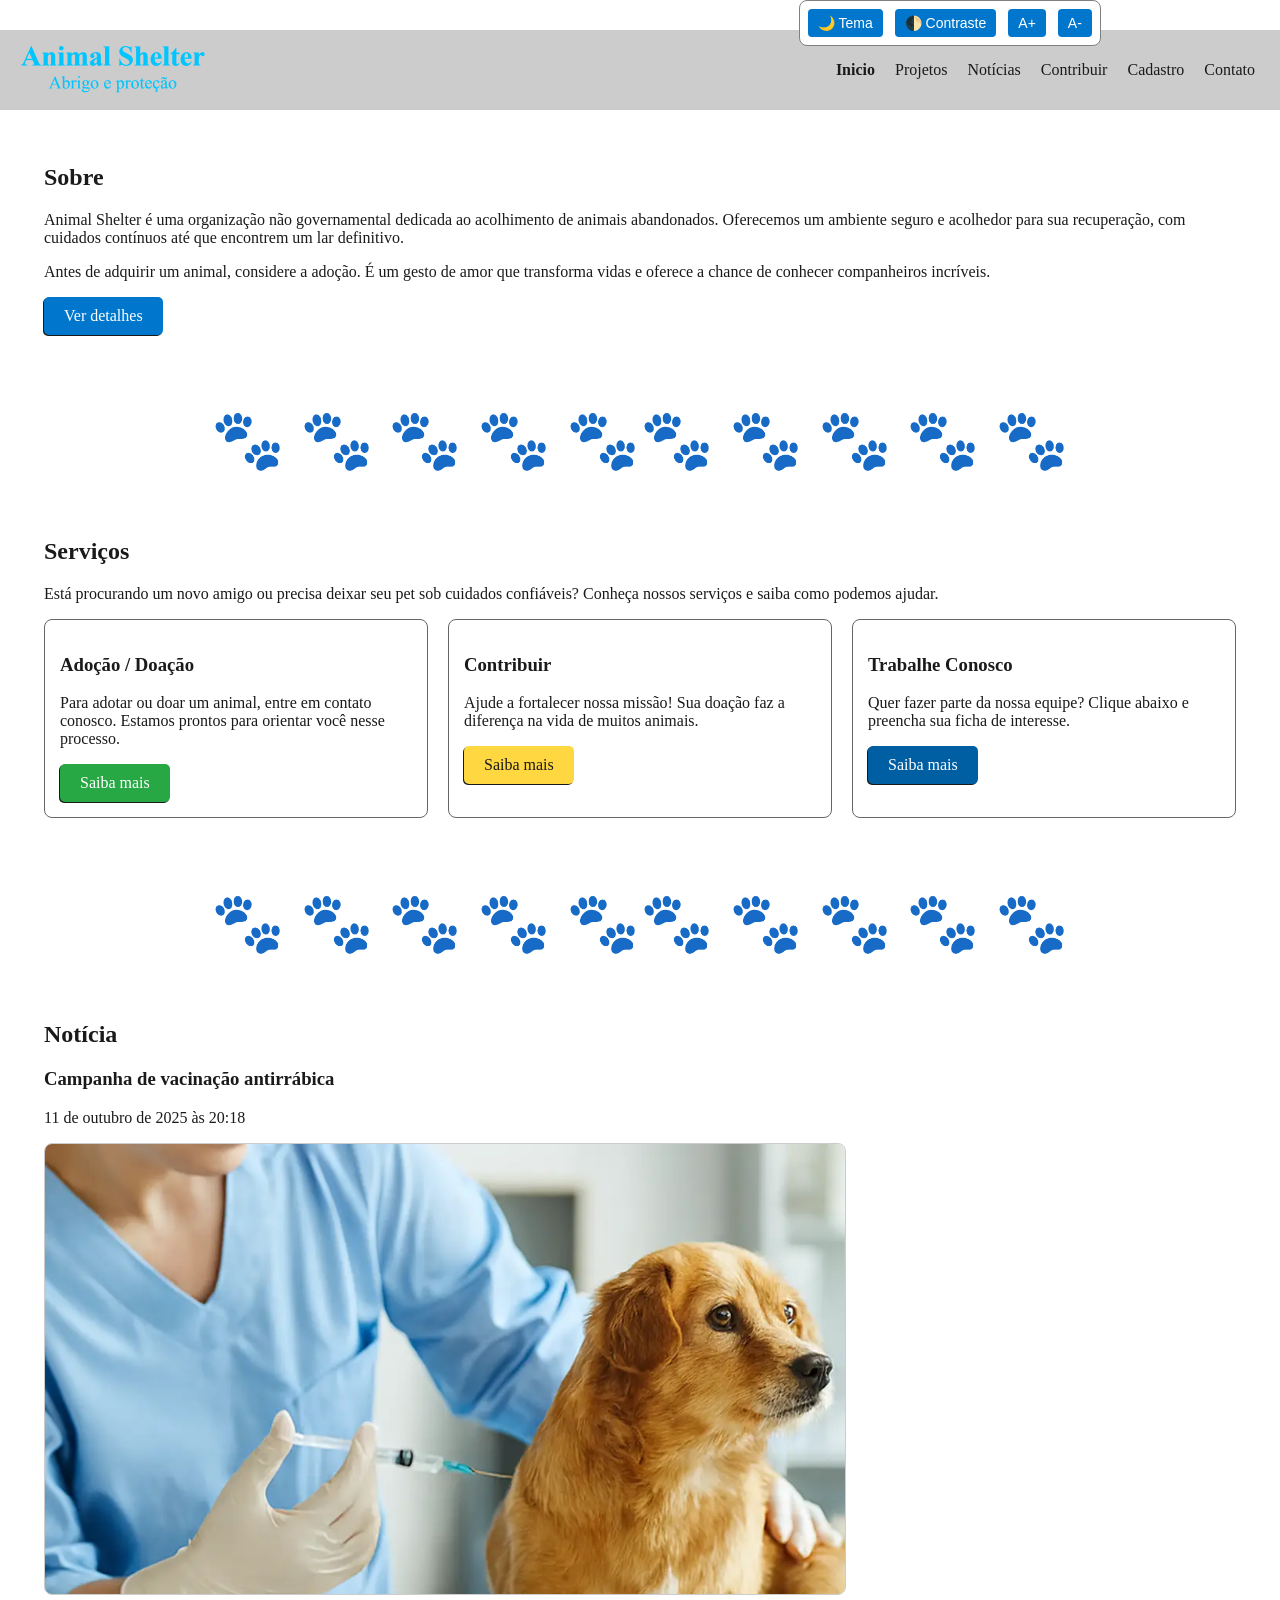
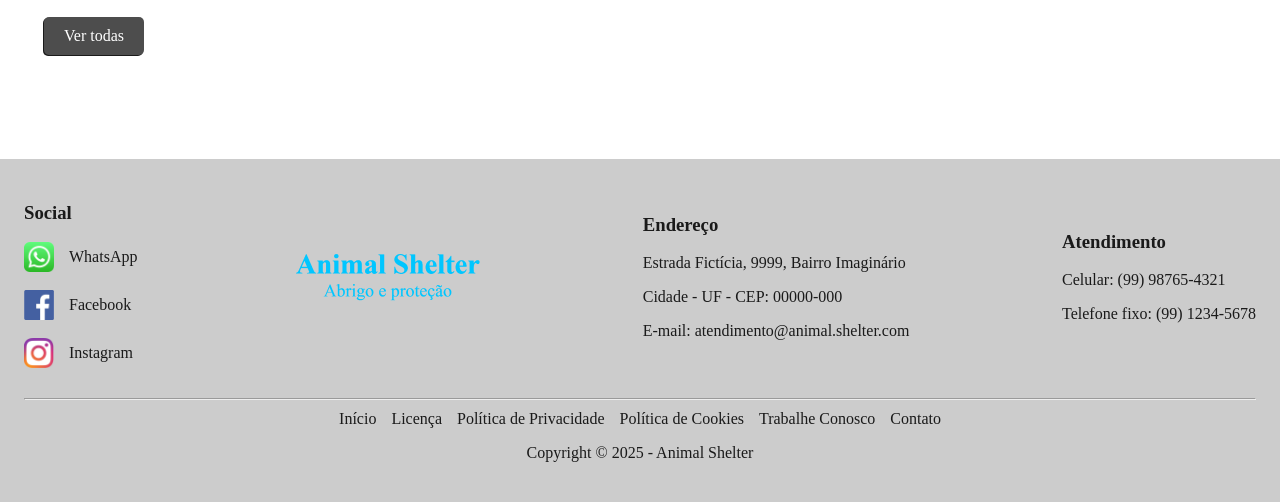
==== commit eb5693b5: "feat: Adiciona favicon do logotipo reduzido da instituição a todas as páginas" ====
--- a/public/index.html
+++ b/public/index.html
@@ -4,27 +4,28 @@
     <title>Animal Shelter - Página Principal</title>
     <meta charset="UTF-8">
     <meta name="viewport" content="width=device-width, initial-scale=1.0">
+    <link rel="icon" href="favicon-animal-shelter-32.ico">
     <link rel="stylesheet" href="../components/styles/global.css">
 </head>
 
 <body class="layout-principal">
     <!-- Cabeçalho -->
-    <header class="header">        
+    <header class="header" role="banner">        
         <div id="painel-acessibilidade" aria-label="Painel de acessibilidade" role="region">
             <button onclick="alternarTema()" aria-label="Alternar entre modo claro e escuro">🌙 Tema</button>
             <button onclick="alternarContraste()" aria-label="Ativar alto contraste">🌓 Contraste</button>
             <button onclick="aumentarFonte()" aria-label="Aumentar fonte">A+</button>
             <button onclick="reduzirFonte()" aria-label="Reduzir fonte">A-</button>
         </div>
-        <nav class="menu-navegacao" role="navigation" aria-label="Menu principal">
+        <nav class="menu-navegacao" role="navigation" aria-label="Navegação principal">
             <a href="index.html"><img src="../components/assets/logo/logo-animal-shelter-200.png" alt="Logotipo Animal Shelter" width="200" loading="lazy"></a>
-            <button id="menu-toggle" aria-label="Abrir menu">☰</button>
-            <ul id="menu-itens">
+            <button id="menu-toggle" aria-label="Abrir menu" aria-controls="Abre menu principal verticalmente">☰</button>
+            <ul id="menu-itens" aria-label="Menu Principal horizontal" aria-expanded="Menu Principal vertical">
                 <li><a href="../public/index.html" style="font-weight: bold;"><span class="icone">🏠</span><span class="texto">Inicio</a></li>			
                 <li><a href="../components/pages/projetos.html"><span class="icone">📁</span><span class="texto">Projetos</a></li>
                 <li><a href="../components/pages/noticias.html"><span class="icone">📁</span><span class="texto">Notícias</a></li>
                 <li><a href="../components/pages/apoio.html"><span class="icone">📁</span><span class="texto">Contribuir</a></li>
-                <li class="menu-sub-itens">
+                <li class="menu-sub-itens" aria-expanded="Sub-menu">
                     <a href="../components/pages/cadastro.html"><span class="icone">📁</span><span class="texto">Cadastro</a>
                     <ul class="sub-itens" area-expanded>
                         <li><a href="../components/pages/trabalhe_conosco.html">Voluntariado</a></li>
@@ -38,13 +39,13 @@
     </header>
     
     <!-- Conteúdo Principal -->
-    <main class="main container-grid">
+    <main class="main container-grid" role="main">
         <!-- Seção Sobre -->
         <section class="section">
             <h2>Sobre</h2>
             <p>Animal Shelter é uma organização não governamental dedicada ao acolhimento de animais abandonados. Oferecemos um ambiente seguro e acolhedor para sua recuperação, com cuidados contínuos até que encontrem um lar definitivo.</p>
             <p>Antes de adquirir um animal, considere a adoção. É um gesto de amor que transforma vidas e oferece a chance de conhecer companheiros incríveis.</p>
-            <a class="botao btn-cor0" href="../components/pages/projetos.html">Ver detalhes</a> 
+            <a class="botao btn-cor0" href="../components/pages/projetos.html" aria-label="Botão de redirecionamento">Ver detalhes</a> 
         </section>
 
             <svg class="separador-svg" viewBox="0 0 500 50" preserveAspectRatio="xMidYMid meet" aria-hidden="true">
@@ -59,17 +60,17 @@
                 <div class="cartao">
                     <h3>Adoção / Doação</h3>
                     <p>Para adotar ou doar um animal, entre em contato conosco. Estamos prontos para orientar você nesse processo.</p>
-                    <a class="botao btn-cor1" href="../components/pages/contato.html">Saiba mais</a>
+                    <a class="botao btn-cor1" href="../components/pages/contato.html" aria-label="Botão de redirecionamento">Saiba mais</a>
                 </div>
                 <div class="cartao">
                     <h3>Contribuir</h3>
                     <p>Ajude a fortalecer nossa missão! Sua doação faz a diferença na vida de muitos animais.</p>
-                    <a class="botao btn-cor2" href="../components/pages/apoio.html">Saiba mais</a>
+                    <a class="botao btn-cor2" href="../components/pages/apoio.html" aria-label="Botão de redirecionamento">Saiba mais</a>
                 </div>
                 <div class="cartao">
                     <h3>Trabalhe Conosco</h3>
                     <p>Quer fazer parte da nossa equipe? Clique abaixo e preencha sua ficha de interesse.</p>
-                    <a class="botao btn-cor3" href="../components/pages/trabalhe_conosco.html">Saiba mais</a>
+                    <a class="botao btn-cor3" href="../components/pages/trabalhe_conosco.html" aria-label="Botão de redirecionamento">Saiba mais</a>
                 </div>
             </div>  
         </section>
@@ -88,13 +89,13 @@
                     <img class="cartao" src="../components/assets/images/campaign-0001-1024.webp" alt="Imagem da campanha de vacinação" width="600" height="350" style="border: 1px solid #CCC; padding: 0; max-width: 800px;" loading="lazy">
                 </a>
                 <br><br>
-                <a class="botao btn-cor4" href="../components/pages/noticias.html">Ver todas</a>
+                <a class="botao btn-cor4" href="../components/pages/noticias.html" aria-label="Botão de redirecionamento">Ver todas</a>
             </article>
         </section>
     </main>
 
     <!-- Rodapé -->
-    <footer class="footer">
+    <footer class="footer" role="contentinfo">
         <section style="justify-self: center; width: 100%;">
             <div class="container-flex" style="gap: 30px; align-items:center; justify-content: space-between;">
                 <article>
@@ -121,7 +122,7 @@
         </section>
         <hr>
         <nav>
-            <ul id="menu-rodape">
+            <ul id="menu-rodape" aria-label="Menu do Rodapé">
                 <li><a href="#">Início</a></li>
                 <li><a href="#">Licença</a></li>
                 <li><a href="#">Política de Privacidade</a></li>
--- a/components/styles/global.css
+++ b/components/styles/global.css
@@ -3,7 +3,7 @@
     --cor-azul-primario: #005fa3;
     --cor-verde-sucesso: #3ce775;
     --cor-vermelho-alerta: #e74c3c;
-    --Amarelo-destaque: #ffd700;
+    --Amarelo-destaque: #ffd740;
 
         /* neutras */
     --cor-neutra0:  #000000ff;
@@ -22,7 +22,7 @@
         /* tema claro*/
     --cor-primaria: #0077cc;
     --cor-secundaria: #28a745;
-    --cor-destaque-primario: #FFD700;
+    --cor-destaque-primario: #ffd740;
     --cor-destaque-secundario: hsl(180, 100%, 40%);
     --cor-fundo-nv0: var(--cor-neutra10);
     --cor-fundo-nv1: var(--cor-neutra8);
@@ -574,7 +574,7 @@
   --cor-primaria: #5fb2f6;
   --cor-secundaria: #66bb6a;
   --cor-destaque-primario: hsl(180, 100%, 40%);
-  --cor-destaque-secundario: #FFD700;
+  --cor-destaque-secundario: #ffd740;
   --cor-fundo-nv0: var(--cor-neutra1);
   --cor-fundo-nv1: var(--cor-neutra2);
   --cor-fundo-nv2:  var(--cor-neutra3);
@@ -590,7 +590,7 @@
 [data-tema="alto-contraste"] {
   --cor-primaria: #00ffff;
   --cor-secundaria: #ffff00; 
-  --cor-destaque-primario: #FFD700;
+  --cor-destaque-primario: #ffd740;
   --cor-destaque-secundario: #00ffff;
   --cor-fundo-nv0: var(--cor-neutra1);
   --cor-fundo-nv1: var(--cor-neutra2);
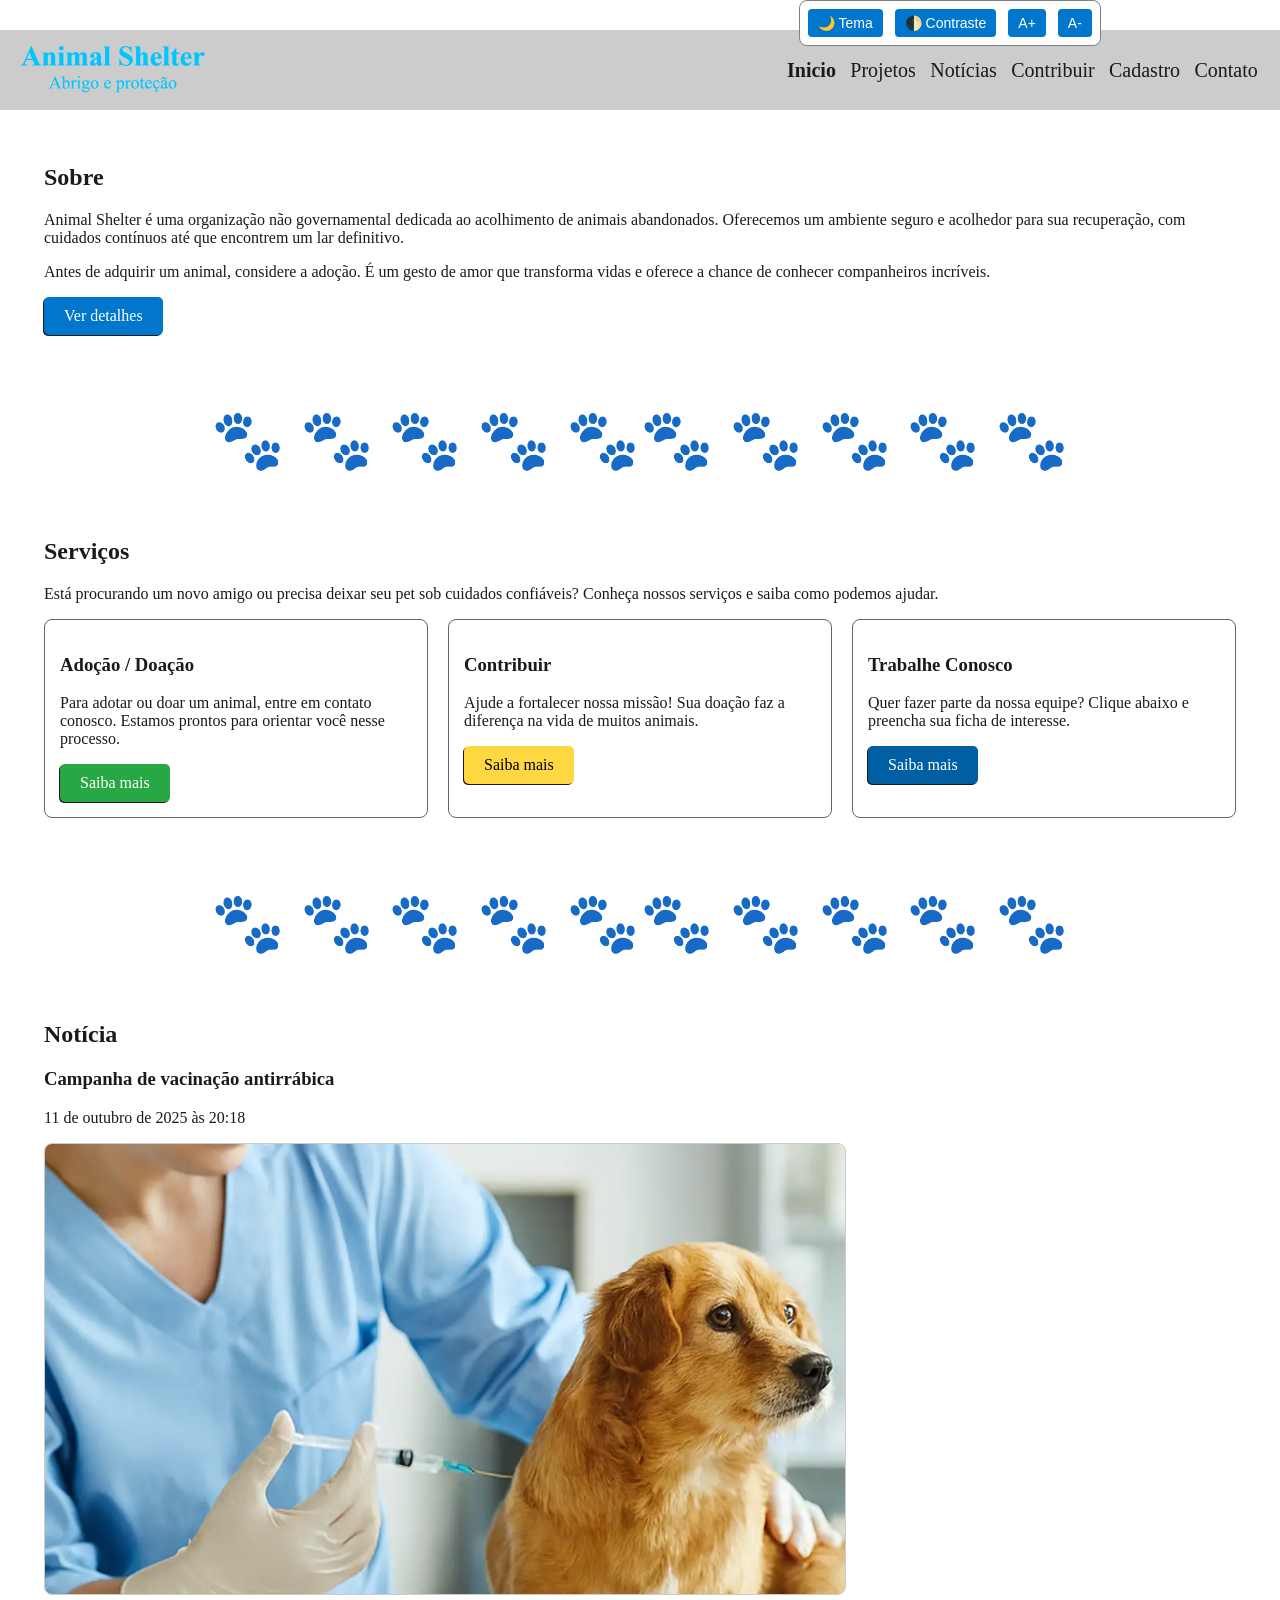
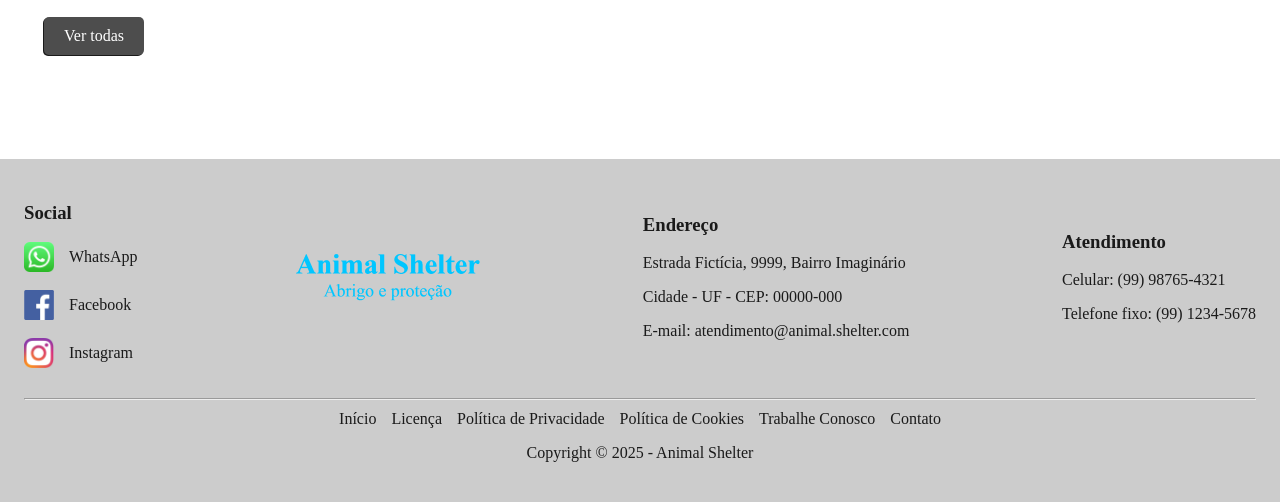
==== commit 543fb54d: "style: Melhora estrutura semântica de seções, campos de formulário e botões" ====
--- a/public/index.html
+++ b/public/index.html
@@ -41,7 +41,7 @@
     <!-- Conteúdo Principal -->
     <main class="main container-grid" role="main">
         <!-- Seção Sobre -->
-        <section class="section">
+        <section class="section" role="region">
             <h2>Sobre</h2>
             <p>Animal Shelter é uma organização não governamental dedicada ao acolhimento de animais abandonados. Oferecemos um ambiente seguro e acolhedor para sua recuperação, com cuidados contínuos até que encontrem um lar definitivo.</p>
             <p>Antes de adquirir um animal, considere a adoção. É um gesto de amor que transforma vidas e oferece a chance de conhecer companheiros incríveis.</p>
@@ -53,7 +53,7 @@
             </svg>   
 
         <!-- Seção Serviços -->
-        <section class="section">
+        <section class="section" role="region">
             <h2>Serviços</h2>
             <p>Está procurando um novo amigo ou precisa deixar seu pet sob cuidados confiáveis? Conheça nossos serviços e saiba como podemos ajudar.</p>
             <div class="container-flex">
@@ -80,7 +80,7 @@
             </svg>  
 
         <!-- Seção Notícias -->
-        <section class="section">
+        <section class="section" role="region">
             <h2>Notícia</h2>
             <article class="article">
                 <h3>Campanha de vacinação antirrábica</h3>
--- a/components/styles/global.css
+++ b/components/styles/global.css
@@ -24,6 +24,7 @@
     --cor-secundaria: #28a745;
     --cor-destaque-primario: #ffd740;
     --cor-destaque-secundario: hsl(180, 100%, 40%);
+    --cor-terciaria: var(--cor-neutra3);
     --cor-fundo-nv0: var(--cor-neutra10);
     --cor-fundo-nv1: var(--cor-neutra8);
     --cor-fundo-nv2:  var(--cor-neutra7);
@@ -33,6 +34,8 @@
     --cor-borda: var(--cor-neutra8);
     --cor-borda2: var(--cor-neutra4);
     --cor-botao: #0077cc;
+    --cor-texto-botao-primaria: var(--cor-neutra0);
+    --cor-texto-botao-secundaria: var(--cor-neutra10);
         
       /* espaçamento */
     --espacamento1: 8px;
@@ -187,15 +190,16 @@
 
   #menu-itens {
     display: flex;
-    font-size: var(--tamanho-fonte-p);  
+    font-size: var(--tamanho-fonte-p);
     height: 50%;
     margin: 0;
   }
 
   #menu-itens > li {
     align-content: center;
-    padding: 10px;
     transition: all 0.3s ease;
+    align-self: center;
+    justify-self: center;
   }
   
   #menu-itens > li:hover .menu-sub-itens {
@@ -203,12 +207,24 @@
     display: block;
   }
 
+  #menu-itens > li > a {
+    height: 50px;
+  }
+
   #menu-toggle {
     display: none;
   }
 
   .texto {
-    display: flex;
+    display: block;
+    padding: 7.20px;
+    align-self: center;
+    transition: all 0.3s;
+    font-size: var(--tamanho-fonte-h3);
+  }
+
+  .texto:hover {
+    transform: translatex(-2px)   
   }
 
   .icone {
@@ -227,27 +243,27 @@
 
   .menu-sub-itens:hover > .sub-itens {
     display: block;
-    margin-top: 10px;
-    margin-left: -45px;
   }
 
   .sub-itens {
     list-style: none;
     position: absolute;
-    padding: 0;
-    margin: 0;
+    top: 1;
   }
 
   .sub-itens > li {
+    background-color: var(--cor-fundo-nv2);
     border: 1px solid var(--cor-fundo-nv3);
-    padding: 15px 25px;
-    font-size: var(--tamanho-fonte-h5);
+    padding: 15px 0;
     align-content: center;
-    background-color: var(--cor-fundo-nv2);
     transition: all 0.3s ease;
   }
 
-  .sub-itens > li:hover { 
+  .sub-itens a {    
+    padding: 15px;
+  }
+
+  .sub-itens li:hover { 
     background-color: var(--cor-fundo-nv1);
   }
 }
@@ -357,6 +373,10 @@
     background-color: var(--cor-destaque-secundario);
 }
 
+.botao:focus {
+  box-shadow: 0 0 5px rgba(0,0,0,0.2);
+}
+
 .botao:active {
   transform: scale(0.9);
 }
@@ -364,27 +384,27 @@
 /* Personalizar cor de botão */
 .btn-cor0 {
   background-color: var(--cor-primaria); 
-  color: var(--cor-texto-secundario);
+  color: var(--cor-texto-botao-secundaria);
 }
 
 .btn-cor1 {
   background-color: var(--cor-secundaria); 
-  color:  var(--cor-texto-secundario); 
+  color:  var(--cor-texto-botao-secundaria); 
 }
 
 .btn-cor2 {
   background-color: var(--cor-destaque-primario); 
-  color:  var(--cor-texto-primario);
+  color:  var(--cor-texto-botao-primaria);
 }
 
 .btn-cor3 {
   background-color: var(--cor-azul-primario);  
-  color:  var(--cor-neutra10); 
+  color: var(--cor-texto-botao-secundaria); 
 }
 
 .btn-cor4 {
-  background-color: var(--cor-neutra3); 
-  color:  var(--cor-texto-secundario);
+  background-color: var(--cor-terciaria); 
+  color: var(--cor-texto-botao-secundaria);
 }
 
 .separador-svg {  
@@ -435,8 +455,8 @@
 /* Layout e estilo do formulário*/
 
 form {
-  background-color: white;
-  color: black;
+  background-color: var(--fundo-primario); 
+  color: var(--cor-texto-primario);
 }
 
 .formulario-conteudo {
@@ -454,9 +474,14 @@
 
 input, select { 
   padding: 0.5rem;
-  border: 1px solid #e0e0e0;
+  border: 1px solid var(--cor-borda2);
   transition: all 0.3s ease;
   outline: none;
+}
+
+input, select, textarea {
+  background-color: var(--fundo-primario); 
+  color: var(--cor-texto-primario)
 }
 
 .input-long {
@@ -573,8 +598,9 @@
 [data-tema="escuro"] {  
   --cor-primaria: #5fb2f6;
   --cor-secundaria: #66bb6a;
-  --cor-destaque-primario: hsl(180, 100%, 40%);
-  --cor-destaque-secundario: #ffd740;
+  --cor-destaque-primario: #bf7000;
+  --cor-destaque-secundario: hsl(180, 100%, 40%);
+  --cor-tercaria: var(#5fb2f6);
   --cor-fundo-nv0: var(--cor-neutra1);
   --cor-fundo-nv1: var(--cor-neutra2);
   --cor-fundo-nv2:  var(--cor-neutra3);
@@ -584,21 +610,27 @@
   --cor-borda: var(--cor-neutra3);
   --cor-borda2: gold;
   --cor-botao: #90caf9;
+  --cor-texto-botao-primaria: var(--cor-neutra10);
+  --cor-texto-botao-secundaria: var(--cor-neutra10);
 }
 
 /* Alto contraste */
 [data-tema="alto-contraste"] {
   --cor-primaria: #00ffff;
-  --cor-secundaria: #ffff00; 
-  --cor-destaque-primario: #ffd740;
-  --cor-destaque-secundario: #00ffff;
+  --cor-secundaria: #00ffff; 
+  --cor-destaque-primario: #00ffff;
+  --cor-azul-primario: #00ffff;
+  --cor-terciaria: #00ffff;
+  --cor-destaque-secundario: #bf7000;
   --cor-fundo-nv0: var(--cor-neutra1);
   --cor-fundo-nv1: var(--cor-neutra2);
   --cor-fundo-nv2:  var(--cor-neutra3);
   --cor-fundo-nv3: var(--cor-neutra4);
-  --cor-texto-primario: var(--cor-neutra10);
-  --cor-texto-secundario: var(--cor-neutra0);
- --cor-borda: var(--cor-neutra3);
+  --cor-texto-primario: #ffd400;
+  --cor-texto-secundario: #ffd400;
+  --cor-borda: var(--cor-neutra3);
   --cor-borda2: gold;
   --cor-botao: #90caf9;
+  --cor-texto-botao-primaria: #ffd400;
+  --cor-texto-botao-secundaria: #ffd400;
 }
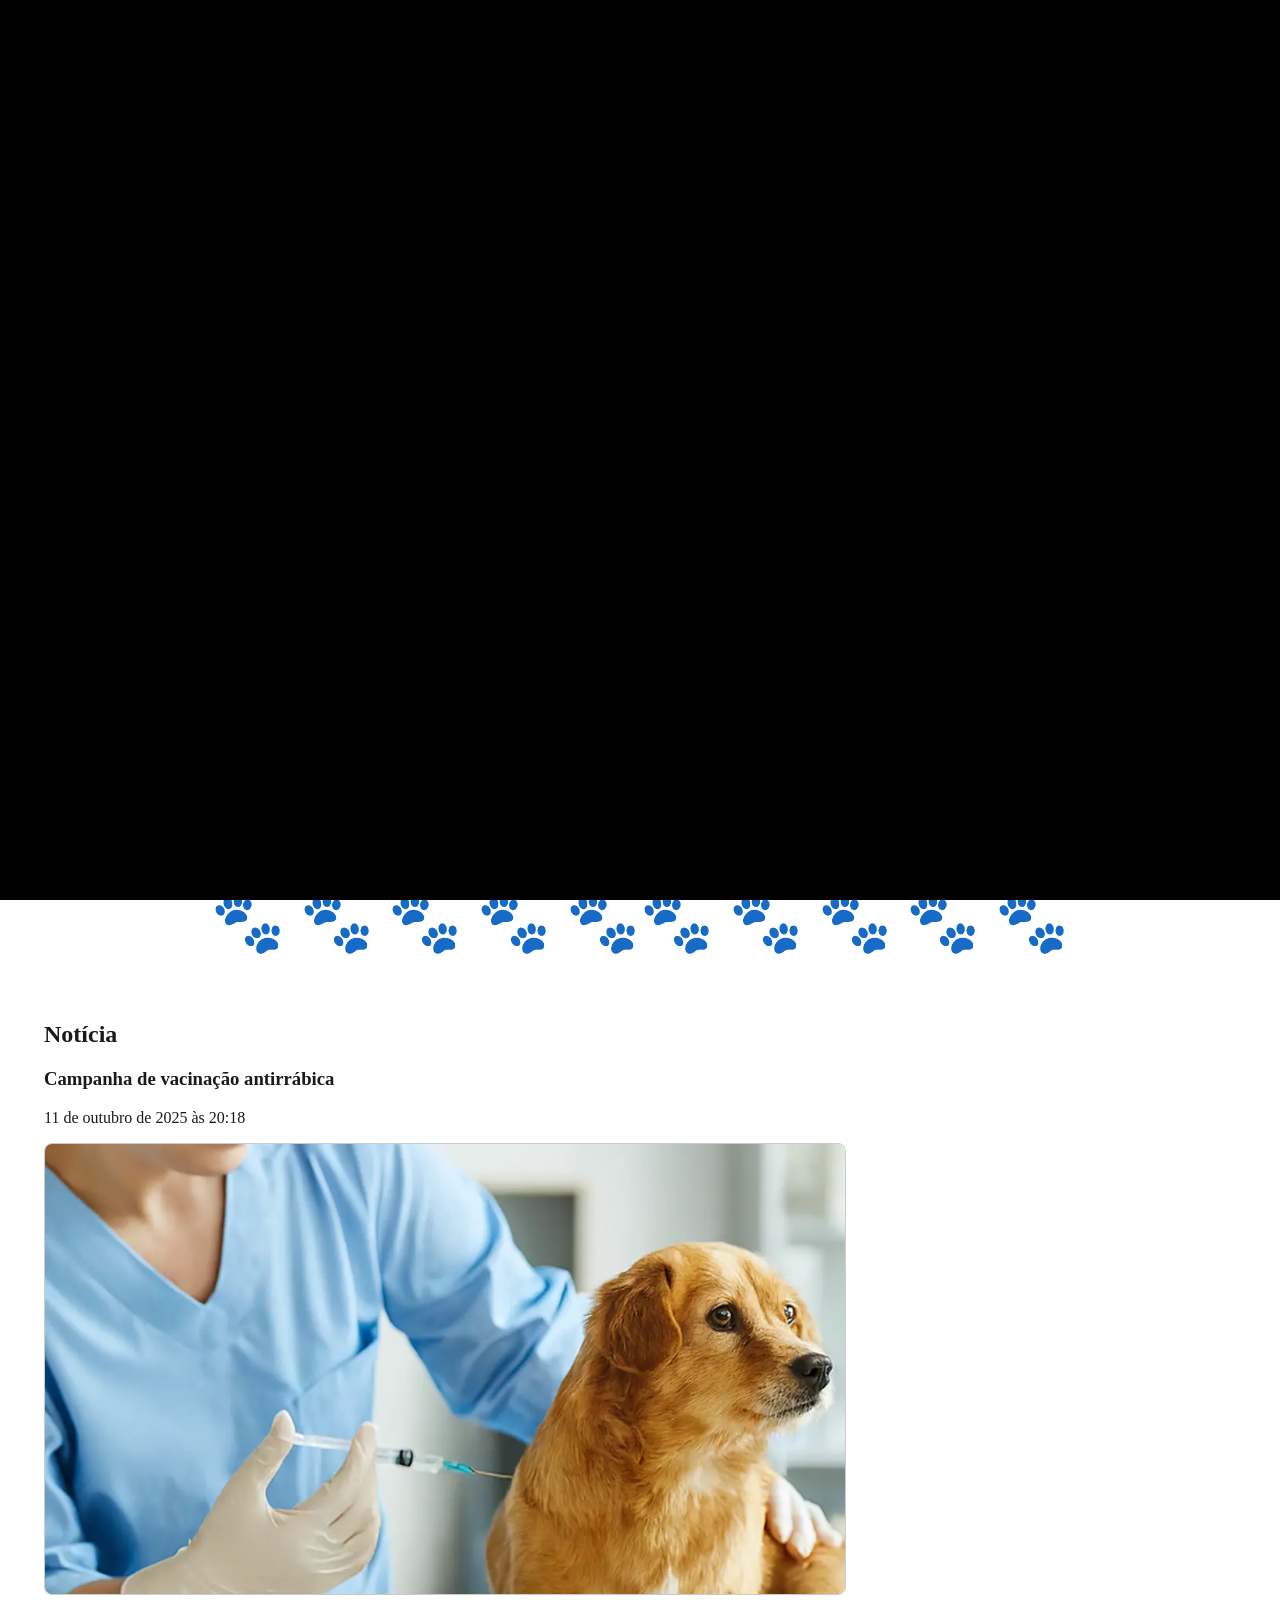
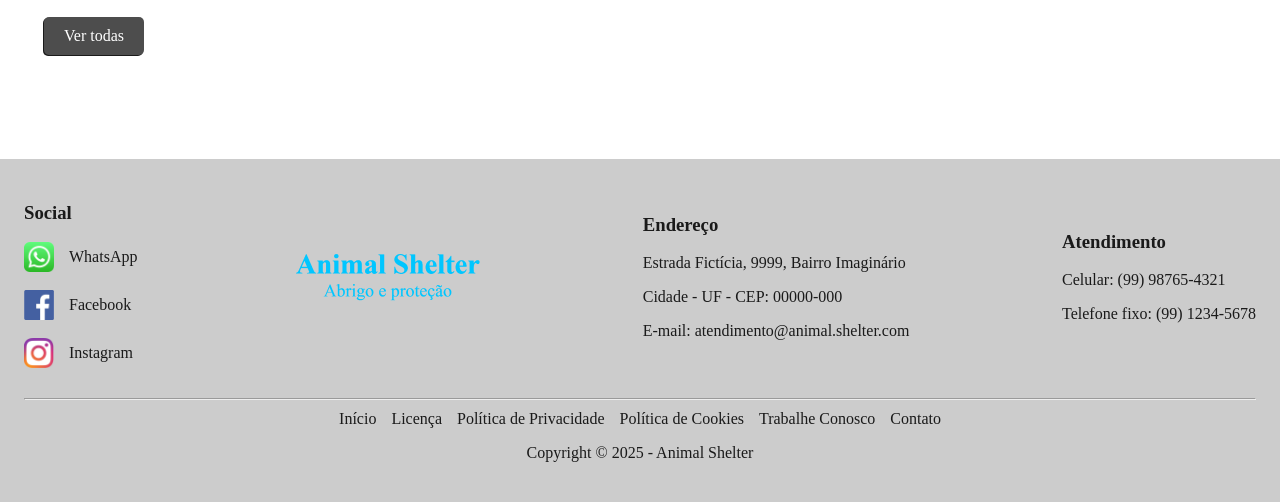
==== commit d88f324e: "feat: Adiciona animação de entrada para visitantes novos. Essa animação é executada uma vez por sess" ====
--- a/public/index.html
+++ b/public/index.html
@@ -10,7 +10,15 @@
 
 <body class="layout-principal">
     <!-- Cabeçalho -->
-    <header class="header" role="banner">        
+    <header class="header" role="banner"> 
+        <!-- Animação de primeira visita -->
+        <div id="animacao-inicial" aria-hidden="true">
+            <div class="fundo-escuro"></div>
+            <div class="gato-carregando-bola">
+                <div class="bola-la"></div>
+                <div class="gato"></div>
+            </div>
+        </div>       
         <div id="painel-acessibilidade" aria-label="Painel de acessibilidade" role="region">
             <button onclick="alternarTema()" aria-label="Alternar entre modo claro e escuro">🌙 Tema</button>
             <button onclick="alternarContraste()" aria-label="Ativar alto contraste">🌓 Contraste</button>
@@ -40,6 +48,7 @@
     
     <!-- Conteúdo Principal -->
     <main class="main container-grid" role="main">
+
         <!-- Seção Sobre -->
         <section class="section" role="region">
             <h2>Sobre</h2>
--- a/components/styles/global.css
+++ b/components/styles/global.css
@@ -217,7 +217,7 @@
 
   .texto {
     display: block;
-    padding: 7.20px;
+    padding: 10px;
     align-self: center;
     transition: all 0.3s;
     font-size: var(--tamanho-fonte-h3);
@@ -249,6 +249,7 @@
     list-style: none;
     position: absolute;
     top: 1;
+    margin-left: -62px;
   }
 
   .sub-itens > li {
@@ -544,22 +545,6 @@
   gap: 10%; 
   margin-bottom: 15px;
 }
-
-
-@keyframes efeito-surgir {
-  from { opacity: 0; transform: translateY(20px); }
-  to { opacity: 1; transform: translateY(0); }
-}
-
-.section {
-  animation: efeito-surgir 0.8s ease-in-out;
-}
-
-.separador-svg {  
-  animation: efeito-surgir 2s ease-in-out;
-}
-
-
 
 /* Painel de Acessibilidade */
 #painel-acessibilidade {
@@ -579,6 +564,90 @@
     right: 14%;
   }
 }
+
+  /* Animação de primeira visita */
+#animacao-inicial {
+  position: fixed;
+  inset: 0;
+  background-color: #000;
+  z-index: 9999;
+  display: flex;
+  justify-content: center;
+  align-items: center;
+  overflow: hidden;
+}
+
+.fundo-escuro {
+  position: absolute;
+  inset: 0;
+  background-color: #000;
+  animation: escurecer 1s ease forwards;
+}
+
+.bola-la {
+  position: absolute;
+  bottom: 20%;
+  left: -100px;
+  width: 40px;
+  height: 40px;
+  background-color: #FFD700;
+  border-radius: 50%;
+  animation: rolar 3s ease-in-out forwards;
+}
+
+.gato {
+  position: absolute;
+  bottom: 20%;
+  left: -200px;
+  width: 60px;
+  height: 40px;
+  background-color: #fff;
+  clip-path: polygon(0 0, 100% 0, 100% 100%, 0 100%);
+  animation: perseguir 3s ease-in-out 1s forwards;
+}
+
+.gato-carregando-bola {
+  position: absolute;
+  width: 100%;
+  height: 100%;
+  animation: saltar 1s ease-in-out 4s forwards;
+}
+
+@keyframes escurecer {
+  from { opacity: 0; }
+  to { opacity: 1; }
+}
+
+@keyframes rolar {
+  0% { left: -100px; }
+  100% { left: 60%; }
+}
+
+@keyframes perseguir {
+  0% { left: -200px; }
+  100% { left: 55%; }
+}
+
+@keyframes saltar {
+  0% { transform: translateY(0) scale(1); opacity: 1; }
+  50% { transform: translateY(-100px) scale(1.2); }
+  100% { transform: translateY(0) scale(1); opacity: 0; }
+} /* Fim animação*/
+
+/* Efeitos de surgimento das seções */
+@keyframes efeito-surgir {
+  from { opacity: 0; transform: translateY(20px); }
+  to { opacity: 1; transform: translateY(0); }
+}
+
+.section {
+  animation: efeito-surgir 0.8s ease-in-out;
+}
+
+.separador-svg {  
+  animation: efeito-surgir 2s ease-in-out;
+}
+
 
 #painel-acessibilidade button {
   background-color: var(--cor-primaria);
